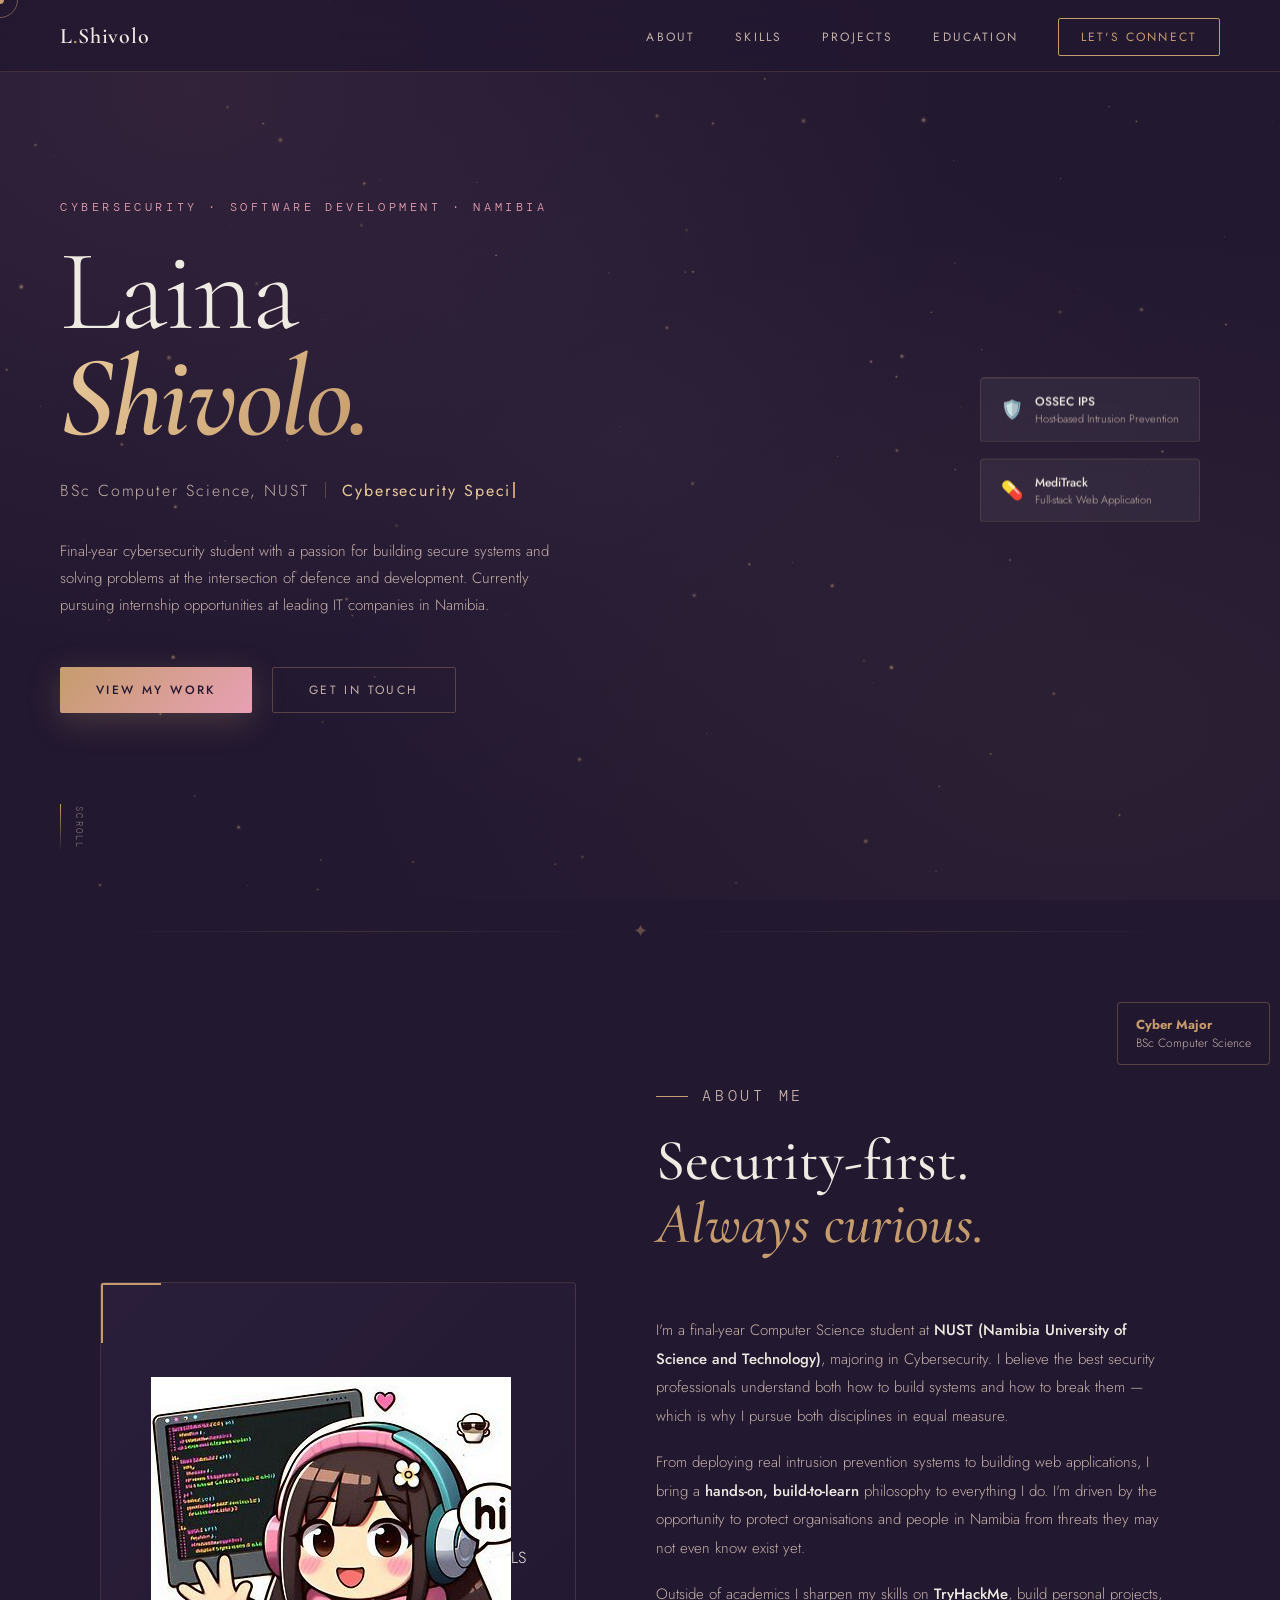
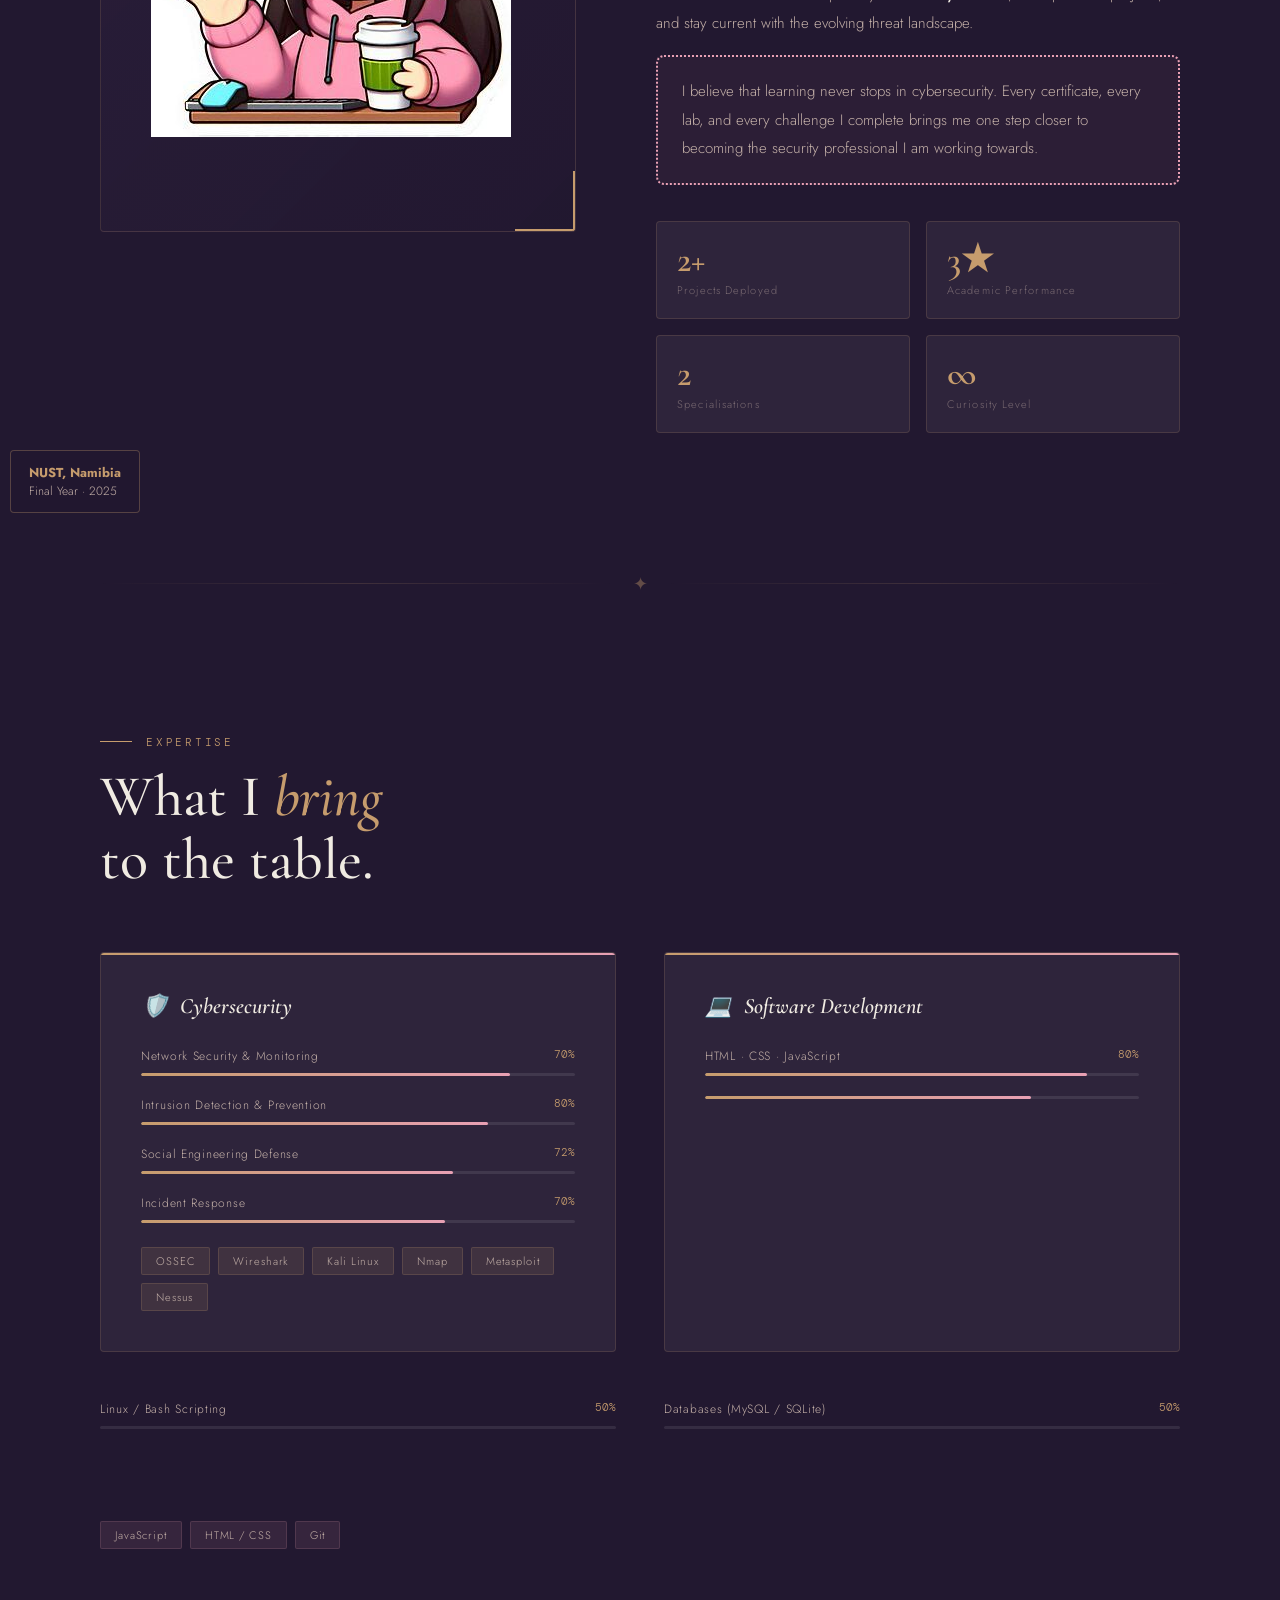
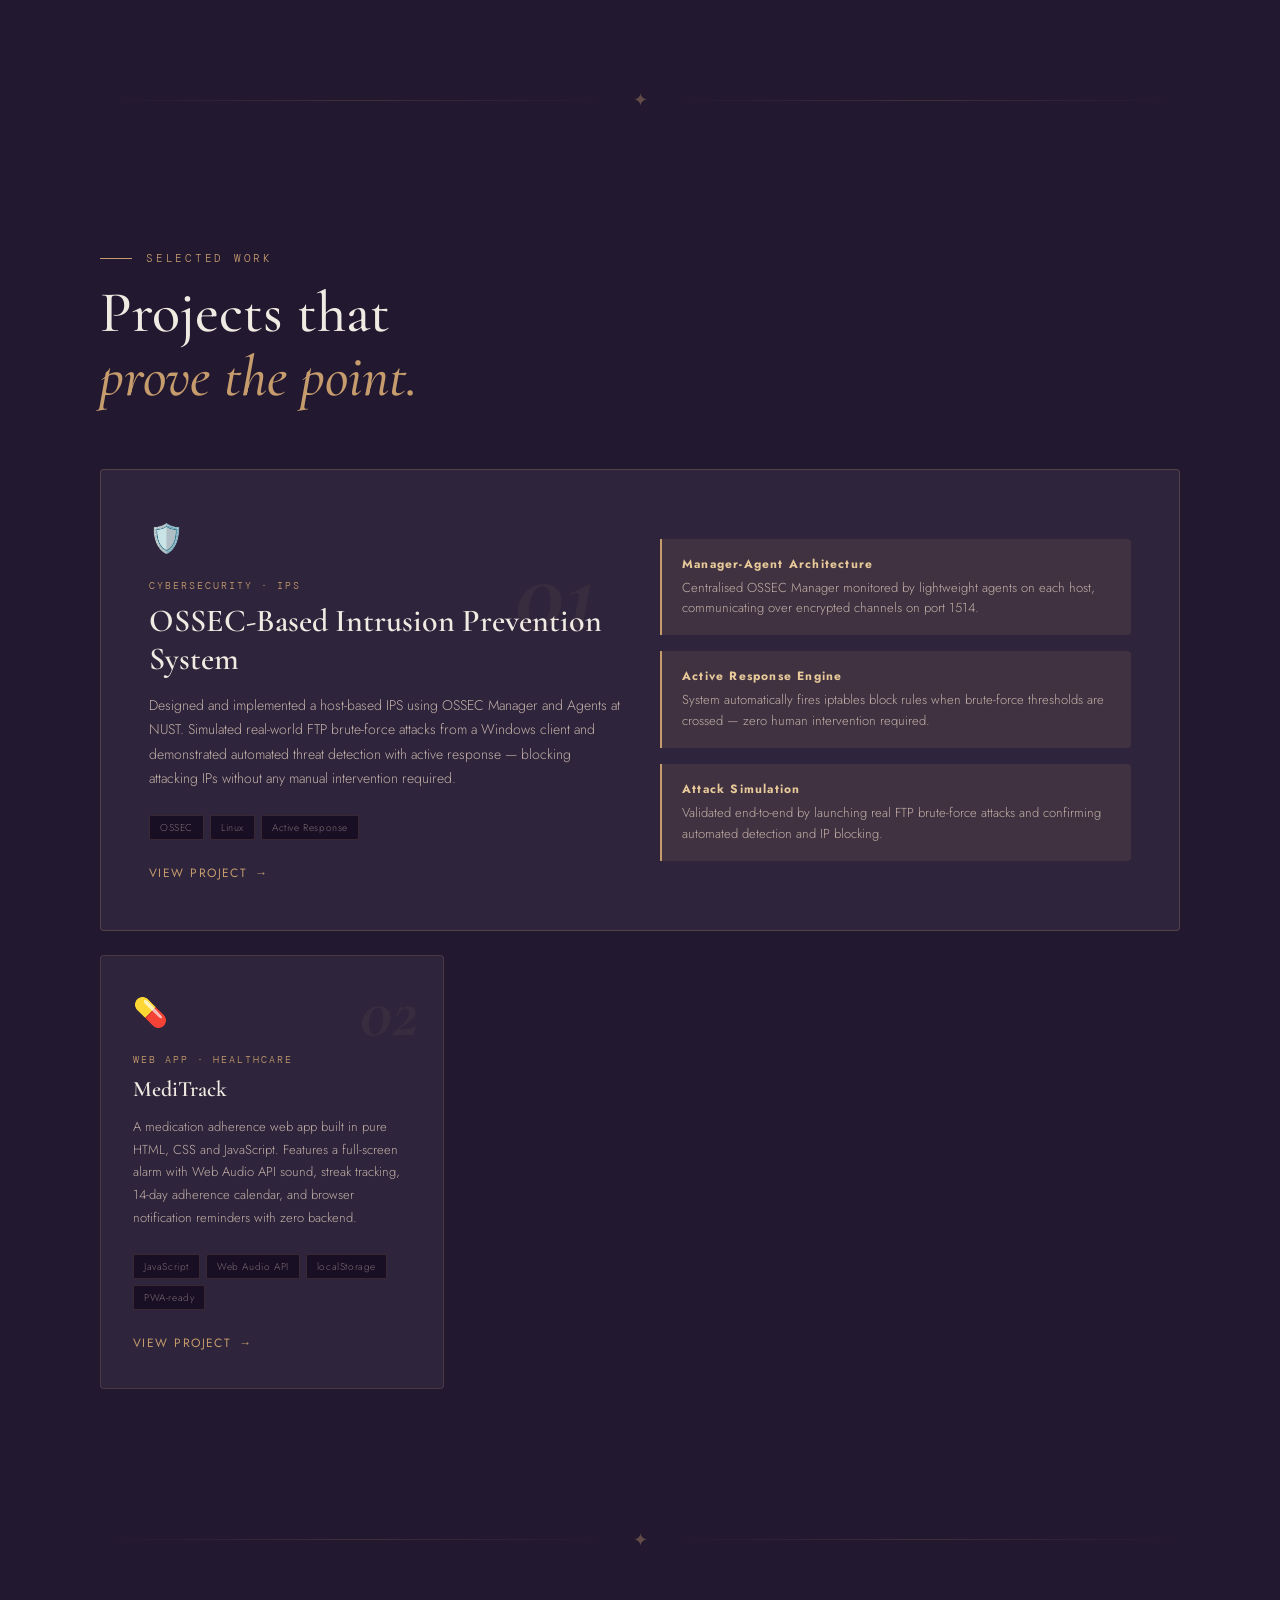
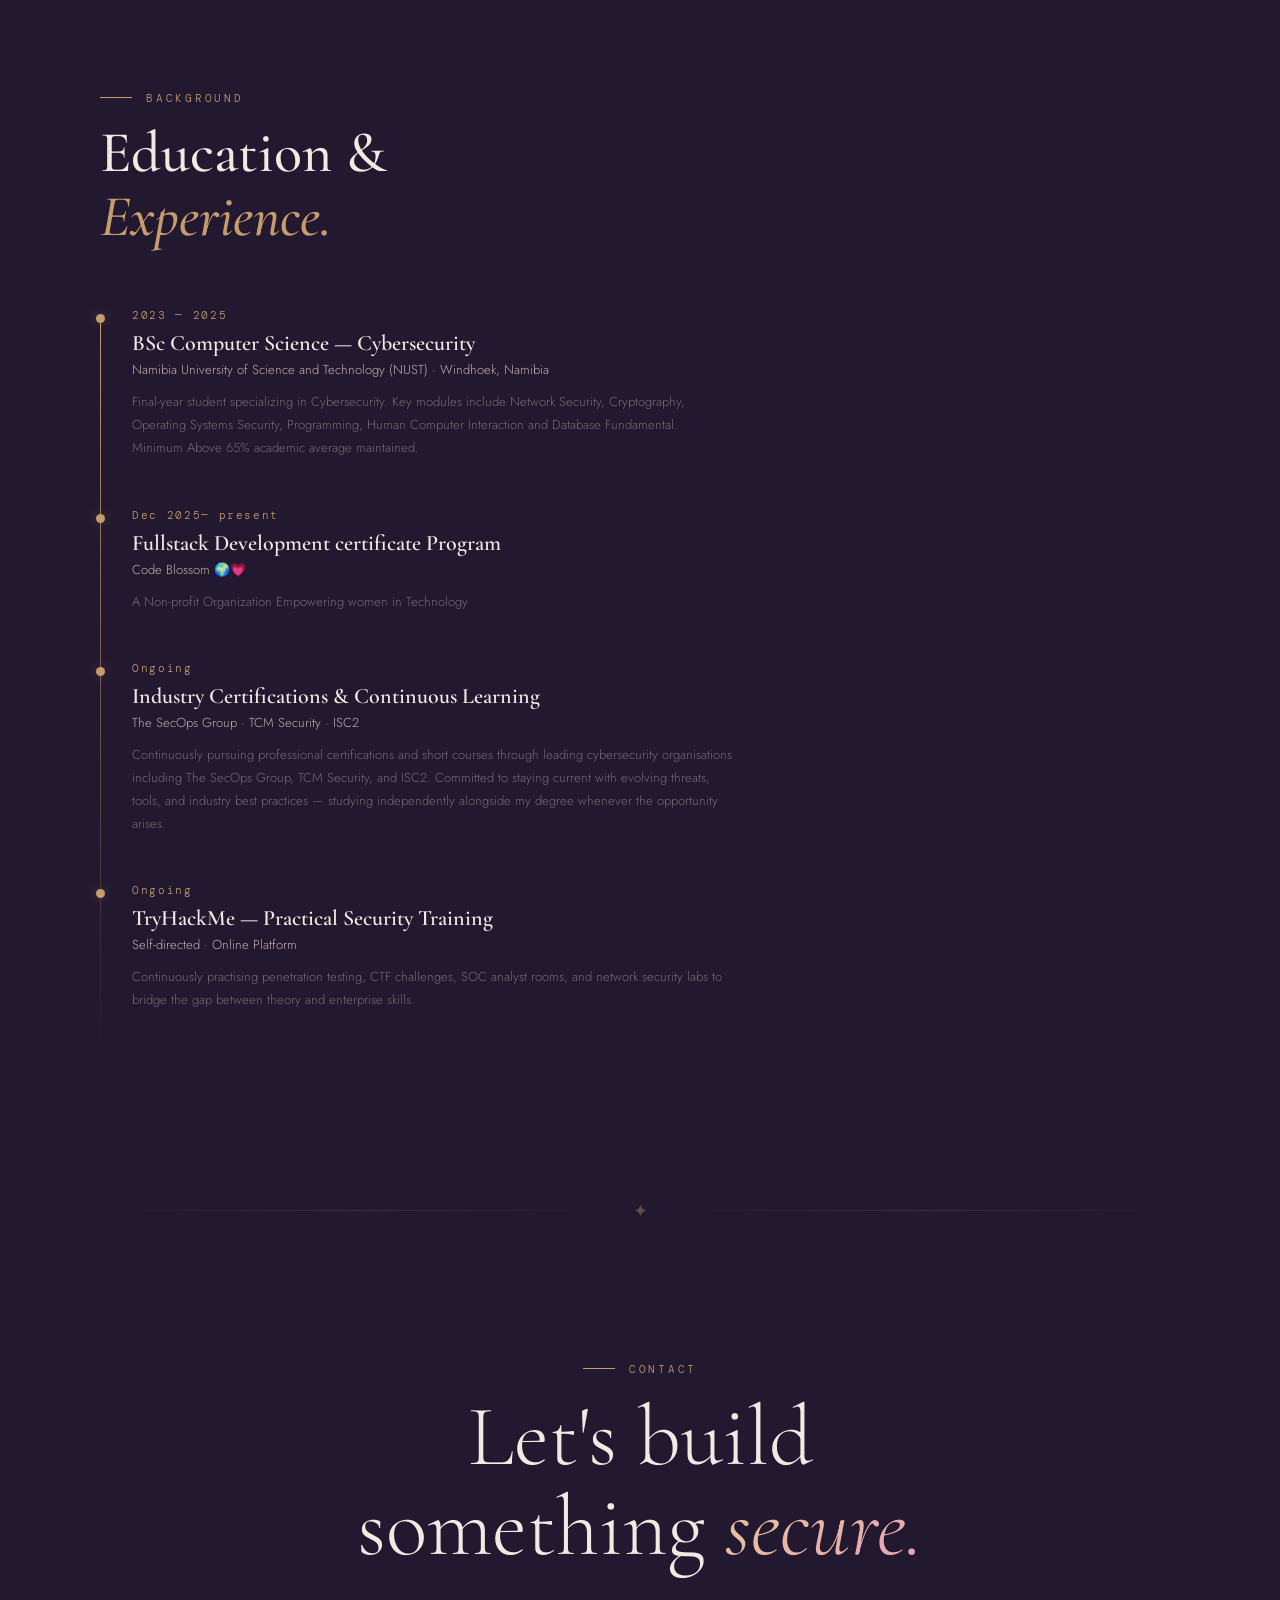
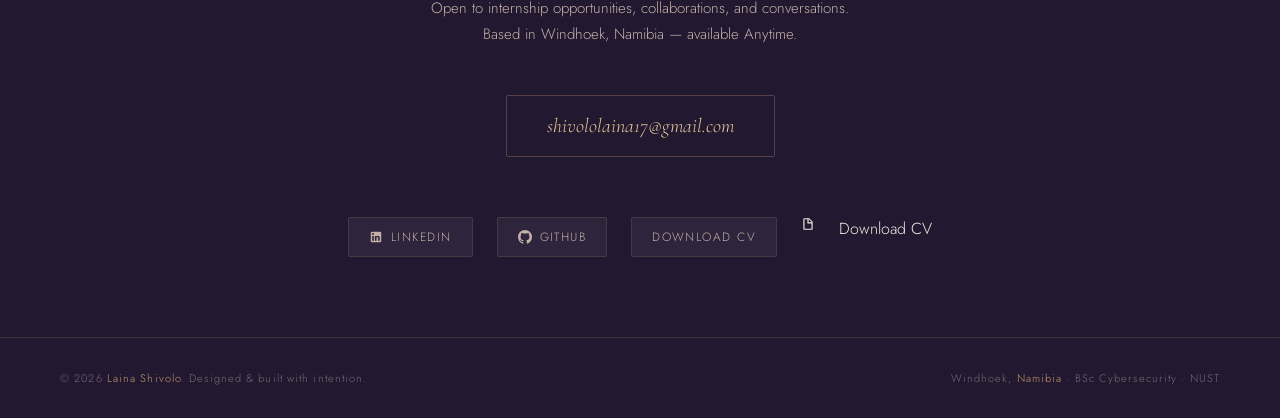
==== CodeBlossom Portfolio/index.html @ 9a54a7b3 "Add files via upload Add portfolio files" ====
<!DOCTYPE html>
<html lang="en">
<head>
  <meta charset="UTF-8" />
  <meta name="viewport" content="width=device-width, initial-scale=1.0" />
  <title>Laina Shivolo — Cybersecurity & Software Development</title>
  <link rel="preconnect" href="https://fonts.googleapis.com" />
  <link rel="preconnect" href="https://fonts.gstatic.com" crossorigin />
  <link href="https://fonts.googleapis.com/css2?family=Cormorant+Garamond:ital,wght@0,300;0,400;0,500;0,600;0,700;1,300;1,400;1,600&family=Jost:wght@200;300;400;500;600&family=DM+Mono:wght@300;400;500&display=swap" rel="stylesheet" />
  <link rel="stylesheet" href="style.css" />
</head>
<body>

  <div class="cursor-dot"  id="cursorDot"></div>
  <div class="cursor-ring" id="cursorRing"></div>
  <canvas id="constellation"></canvas>

  <!-- NAV -->
  <nav id="nav">
    <div class="nav-logo">L<span>.</span>Shivolo</div>
    <ul class="nav-links" id="navLinks">
      <li><a href="#about">About</a></li>
      <li><a href="#skills">Skills</a></li>
      <li><a href="#projects">Projects</a></li>
      <li><a href="#education">Education</a></li>
      <li><a href="#contact" class="nav-cta">Let's Connect</a></li>
    </ul>
    <div class="hamburger" id="hamburger">
      <span></span><span></span><span></span>
    </div>
  </nav>

  <!-- HERO -->
  <section id="hero">
    <p class="hero-eyebrow">Cybersecurity · Software Development · Namibia</p>
    <h1 class="hero-name">
      <span class="first">Laina</span>
      <span class="last">Shivolo.</span>
    </h1>
    <div class="hero-role">
      <span>BSc Computer Science, NUST</span>
      <span class="role-divider"></span>
      <span class="typewriter-wrap">
        <span id="typewriter"></span>
        <span class="blink"></span>
      </span>
    </div>
    <p class="hero-desc">
      Final-year cybersecurity student with a passion for building secure systems
      and solving problems at the intersection of defence and development.
      Currently pursuing internship opportunities at leading IT companies in Namibia.
    </p>
    <div class="hero-actions">
      <a href="#projects" class="btn-primary">View My Work</a>
      <a href="#contact"  class="btn-outline">Get In Touch</a>
    </div>
    <div class="hero-scroll">
      <div class="scroll-line"></div>
      <span class="scroll-text">Scroll</span>
    </div>
    <div class="hero-badge">
      <div class="badge-item">
        <span class="badge-icon">🛡️</span>
        <div class="badge-text">
          <strong>OSSEC IPS</strong>
          Host-based Intrusion Prevention
        </div>
      </div>
      <div class="badge-item">
        <span class="badge-icon">💊</span>
        <div class="badge-text">
          <strong>MediTrack</strong>
          Full-stack Web Application
        </div>
      </div>
    </div>
  </section>

  <div class="ornament-divider"><span>✦</span></div>

  <!-- ABOUT -->
  <section id="about">
    <div class="about-visual">
      <div class="about-frame">
        <div class="about-frame-inner">
          <img src="images/_Coder Girl Kawaii Style Cute_ Sticker for Sale by hchang0803.jfif">LS</div>
        </div>
      </div>
      <div class="about-badge-float float-1">
        <strong>NUST, Namibia</strong>
        Final Year · 2025
      </div>
      <div class="about-badge-float float-2">
        <strong>Cyber Major</strong>
        BSc Computer Science
      </div>
    </div>
    <div class="about-content reveal">
      <p class="section-label">About Me</p>
      <h2 class="section-title">Security-first.<br><em>Always curious.</em></h2>
      <p>
        I'm a final-year Computer Science student at <strong>NUST (Namibia University of
        Science and Technology)</strong>, majoring in Cybersecurity. I believe the best
        security professionals understand both how to build systems and how to break
        them — which is why I pursue both disciplines in equal measure.
      </p>
      <p>
        From deploying real intrusion prevention systems to building web
        applications, I bring a <strong>hands-on, build-to-learn</strong>
        philosophy to everything I do. I'm driven by the opportunity to protect
        organisations and people in Namibia from threats they may not even know exist yet.
      </p>
      <p>
        Outside of academics I sharpen my skills on <strong>TryHackMe</strong>, build
        personal projects, and stay current with the evolving threat landscape.
      </p>
      <div class="dotted-box">
  <p>
    I believe that learning never stops in cybersecurity. Every certificate,
    every lab, and every challenge I complete brings me one step closer to
    becoming the security professional I am working towards.
  </p>
</div>
      <div class="about-stats">
        <div class="stat-box">
          <div class="stat-num">2+</div>
          <div class="stat-label">Projects Deployed</div>
        </div>
        <div class="stat-box">
          <div class="stat-num">3★</div>
          <div class="stat-label">Academic Performance</div>
        </div>
        <div class="stat-box">
          <div class="stat-num">2</div>
          <div class="stat-label">Specialisations</div>
        </div>
        <div class="stat-box">
          <div class="stat-num">∞</div>
          <div class="stat-label">Curiosity Level</div>
        </div>
      </div>
    </div>
  </section>

  <div class="ornament-divider"><span>✦</span></div>

  <!-- SKILLS -->
  <section id="skills">
    <p class="section-label">Expertise</p>
    <h2 class="section-title">What I <em>bring</em><br>to the table.</h2>
    <div class="skills-grid">

      <div class="skill-category reveal">
        <h3 class="skill-cat-title"><span>🛡️</span> Cybersecurity</h3>
        <div class="skill-item">
          <div class="skill-meta">
            <span class="skill-name">Network Security & Monitoring</span>
            <span class="skill-pct">70%</span>
          </div>
          <div class="skill-bar"><div class="skill-fill" data-width="85"></div></div>
        </div>
        <div class="skill-item">
          <div class="skill-meta">
            <span class="skill-name">Intrusion Detection & Prevention</span>
            <span class="skill-pct">80%</span>
          </div>
          <div class="skill-bar"><div class="skill-fill" data-width="80"></div></div>
        </div>
        <div class="skill-item">
          <div class="skill-meta">
            <span class="skill-name">Social Engineering Defense </span>
            <span class="skill-pct">72%</span>
          </div>
          <div class="skill-bar"><div class="skill-fill" data-width="72"></div></div>
        </div>
        <div class="skill-item">
          <div class="skill-meta">
            <span class="skill-name">Incident Response</span>
            <span class="skill-pct">70%</span>
          </div>
          <div class="skill-bar"><div class="skill-fill" data-width="70"></div></div>
        </div>
        <div class="skills-tags">
          <span class="tag">OSSEC</span>
          <span class="tag">Wireshark</span>
          <span class="tag">Kali Linux</span>
          <span class="tag">Nmap</span>
          <span class="tag">Metasploit</span>
          <span class="tag">Nessus</span>
        </div>
      </div>

      <div class="skill-category reveal delay-1">
        <h3 class="skill-cat-title"><span>💻</span> Software Development</h3>
        <div class="skill-item">
          <div class="skill-meta">
            <span class="skill-name">HTML · CSS · JavaScript</span>
            <span class="skill-pct">80%</span>
          </div>
          <div class="skill-bar"><div class="skill-fill" data-width="88"></div></div>
        </div>
    
          <div class="skill-bar"><div class="skill-fill" data-width="75"></div></div>
        </div>
        <div class="skill-item">
          <div class="skill-meta">
            <span class="skill-name">Linux / Bash Scripting</span>
            <span class="skill-pct">50%</span>
          </div>
          <div class="skill-bar"><div class="skill-fill" data-width="78"></div></div>
        </div>
        <div class="skill-item">
          <div class="skill-meta">
            <span class="skill-name">Databases (MySQL / SQLite)</span>
            <span class="skill-pct">50%</span>
          </div>
          <div class="skill-bar"><div class="skill-fill" data-width="65"></div></div>
        </div>
        <div class="skills-tags">
          <span class="tag rose">JavaScript</span>
          <span class="tag rose">HTML / CSS</span>
          <span class="tag rose">Git</span>
        </div>
      </div>

    </div>
  </section>

  <div class="ornament-divider"><span>✦</span></div>

  <!-- PROJECTS -->
  <section id="projects">
    <p class="section-label">Selected Work</p>
    <h2 class="section-title">Projects that<br><em>prove the point.</em></h2>
    <div class="projects-grid">

      <!-- Featured -->
      <div class="project-card featured reveal">
        <div class="featured-left">
          <div class="project-num">01</div>
          <div class="project-icon">🛡️</div>
          <div class="project-type">Cybersecurity · IPS</div>
          <h3 class="project-title">OSSEC-Based Intrusion Prevention System</h3>
          <p class="project-desc">
            Designed and implemented a host-based IPS using OSSEC Manager and Agents at NUST.
            Simulated real-world FTP brute-force attacks from a Windows client and demonstrated
            automated threat detection with active response — blocking attacking IPs without
            any manual intervention required.
          </p>
          <div class="project-tags">
            <span class="project-tag">OSSEC</span>
            <span class="project-tag">Linux</span>
            <span class="project-tag">Active Response</span>
          </div>
          <a href="#" class="project-link">View Project</a>
        </div>
        <div class="featured-right">
          <div class="featured-highlight">
            <strong>Manager-Agent Architecture</strong>
            Centralised OSSEC Manager monitored by lightweight agents on each host,
            communicating over encrypted channels on port 1514.
          </div>
          <div class="featured-highlight">
            <strong>Active Response Engine</strong>
            System automatically fires iptables block rules when brute-force thresholds
            are crossed — zero human intervention required.
          </div>
          <div class="featured-highlight">
            <strong>Attack Simulation</strong>
            Validated end-to-end by launching real FTP brute-force attacks and
            confirming automated detection and IP blocking.
          </div>
        </div>
      </div>

      <!-- Card 02 -->
      <div class="project-card reveal delay-1">
        <div class="project-num">02</div>
        <div class="project-icon">💊</div>
        <div class="project-type">Web App · Healthcare</div>
        <h3 class="project-title">MediTrack</h3>
        <p class="project-desc">
          A medication adherence web app built in pure HTML, CSS and JavaScript.
          Features a full-screen alarm with Web Audio API sound, streak tracking,
          14-day adherence calendar, and browser notification reminders with zero backend.
        </p>
        <div class="project-tags">
          <span class="project-tag">JavaScript</span>
          <span class="project-tag">Web Audio API</span>
          <span class="project-tag">localStorage</span>
          <span class="project-tag">PWA-ready</span>
        </div>
        <a href="#" class="project-link">View Project</a>
      </div>


    </div>
  </section>

  <div class="ornament-divider"><span>✦</span></div>

  <!-- EDUCATION -->
  <section id="education">
    <p class="section-label">Background</p>
    <h2 class="section-title">Education &<br><em>Experience.</em></h2>
    <div class="timeline">

      <div class="timeline-item">
        <div class="timeline-date">2023 — 2025</div>
        <div class="timeline-title">BSc Computer Science — Cybersecurity</div>
        <div class="timeline-sub">Namibia University of Science and Technology (NUST) · Windhoek, Namibia</div>
        <div class="timeline-desc">
          Final-year student specializing in Cybersecurity. Key modules include Network Security,
          Cryptography, Operating Systems Security, Programming, Human Computer Interaction
          and Database Fundamental. Minimum  Above 65% academic average maintained.
        </div>
      </div>

      <div class="timeline-item">
        <div class="timeline-date">Dec 2025— present</div>
        <div class="timeline-title">Fullstack Development certificate Program</div>
        <div class="timeline-sub">Code Blossom 🌍💗</div>
        <div class="timeline-desc">
          A Non-profit Organization Empowering women in Technology
        </div>
      </div>

      <div class="timeline-item">
  <div class="timeline-date">Ongoing</div>
  <div class="timeline-title">Industry Certifications & Continuous Learning</div>
  <div class="timeline-sub">The SecOps Group · TCM Security · ISC2</div>
  <div class="timeline-desc">
    Continuously pursuing professional certifications and short courses through
    leading cybersecurity organisations including The SecOps Group, TCM Security,
    and ISC2. Committed to staying current with evolving threats, tools, and
    industry best practices — studying independently alongside my degree whenever
    the opportunity arises.
  </div>
</div>

      <div class="timeline-item">
        <div class="timeline-date">Ongoing</div>
        <div class="timeline-title">TryHackMe — Practical Security Training</div>
        <div class="timeline-sub">Self-directed · Online Platform</div>
        <div class="timeline-desc">
          Continuously practising penetration testing, CTF challenges, SOC analyst rooms,
          and network security labs to bridge the gap between theory and enterprise skills.
        </div>
      </div>

    </div>
  </section>

  <div class="ornament-divider"><span>✦</span></div>

  <!-- CONTACT -->
  <section id="contact">
    <p class="section-label" style="justify-content:center">Contact</p>
    <h2 class="contact-headline">Let's build<br>something <em>secure.</em></h2>
    <p class="contact-sub">
      Open to internship opportunities, collaborations, and conversations.<br>
      Based in Windhoek, Namibia — available Anytime.
    </p>
    <a href="mailto:shivololaina17@gmail.com" class="contact-email">
      shivololaina17@gmail.com
    </a>
    <div class="social-links">
      <a href="https://www.linkedin.com/in/laina-shivolo-52664b355" class="social-link">
        <svg width="14" height="14" viewBox="0 0 24 24" fill="currentColor">
          <path d="M19 3a2 2 0 012 2v14a2 2 0 01-2 2H5a2 2 0 01-2-2V5a2 2 0 012-2h14m-.5 15.5v-5.3a3.26 3.26 0 00-3.26-3.26c-.85 0-1.84.52-2.32 1.3v-1.11h-2.79v8.37h2.79v-4.93c0-.77.62-1.4 1.39-1.4a1.4 1.4 0 011.4 1.4v4.93h2.79M6.88 8.56a1.68 1.68 0 001.68-1.68c0-.93-.75-1.69-1.68-1.69a1.69 1.69 0 00-1.69 1.69c0 .93.76 1.68 1.69 1.68m1.39 9.94v-8.37H5.5v8.37h2.77z"/>
        </svg>
        LinkedIn
      </a>
      <a href="https://github.com/HuntressShivolo/Hackthon2.git" class="social-link">
        <svg width="14" height="14" viewBox="0 0 24 24" fill="currentColor">
          <path d="M12 0c-6.626 0-12 5.373-12 12 0 5.302 3.438 9.8 8.207 11.387.599.111.793-.261.793-.577v-2.234c-3.338.726-4.033-1.416-4.033-1.416-.546-1.387-1.333-1.756-1.333-1.756-1.089-.745.083-.729.083-.729 1.205.084 1.839 1.237 1.839 1.237 1.07 1.834 2.807 1.304 3.492.997.107-.775.418-1.305.762-1.604-2.665-.305-5.467-1.334-5.467-5.931 0-1.311.469-2.381 1.236-3.221-.124-.303-.535-1.524.117-3.176 0 0 1.008-.322 3.301 1.23.957-.266 1.983-.399 3.003-.404 1.02.005 2.047.138 3.006.404 2.291-1.552 3.297-1.23 3.297-1.23.653 1.653.242 2.874.118 3.176.77.84 1.235 1.911 1.235 3.221 0 4.609-2.807 5.624-5.479 5.921.43.372.823 1.102.823 2.222v3.293c0 .319.192.694.801.576 4.765-1.589 8.199-6.086 8.199-11.386 0-6.627-5.373-12-12-12z"/>
        </svg>
        GitHub
      </a>
      <a href="files/Laina CV 2.pdf" class="social-link">Download CV</a>
        <svg width="14" height="14" viewBox="0 0 24 24" fill="currentColor">
          <path d="M14 2H6a2 2 0 00-2 2v16a2 2 0 002 2h12a2 2 0 002-2V8l-6-6zm-1 1.5L18.5 9H13V3.5zM6 20V4h5v7h7v9H6z"/>
        </svg>
        Download CV
      </a>
    </div>
  </section>

  <footer>
    <p>© 2026 <span>Laina Shivolo</span>. Designed & built with intention.</p>
    <p>Windhoek, <span>Namibia</span> · BSc Cybersecurity · NUST</p>
  </footer>

  <script src="app.js"></script>
</body>
</html>
---- CodeBlossom Portfolio/style.css ----
@import url('https://fonts.googleapis.com/css2?family=Cormorant+Garamond:ital,wght@0,300;0,400;0,500;0,600;0,700;1,300;1,400;1,600&family=Jost:wght@200;300;400;500;600&family=DM+Mono:wght@300;400;500&display=swap');

/* ── TOKENS ── */
:root {
  --bg:          #221830;
  --bg2:         #1d1429;
  --bg3:         #190f24;
  --surface:     rgba(255,255,255,0.055);
  --surface2:    rgba(255,255,255,0.09);
  --border:      rgba(198,156,109,0.18);
  --border2:     rgba(198,156,109,0.32);
  --gold:        #c69c6d;
  --gold-light:  #e8c99a;
  --gold-dim:    rgba(198,156,109,0.12);
  --gold-glow:   rgba(198,156,109,0.30);
  --rose:        #e8a0b4;
  --rose-dim:    rgba(232,160,180,0.10);
  --rose-glow:   rgba(232,160,180,0.25);
  --cream:       #f0ebe2;
  --text:        #f0ebe2;
  --text-mid:    #c4b0a8;
  --text-faint:  #7a6a72;
  --nav-h:       72px;
}

/* ── RESET ── */
*, *::before, *::after { box-sizing: border-box; margin: 0; padding: 0; }
html { scroll-behavior: smooth; }
body {
  background-color: var(--bg);
  background-image:
    radial-gradient(ellipse at 15% 10%,  rgba(232,160,180,0.08) 0%, transparent 50%),
    radial-gradient(ellipse at 85% 80%,  rgba(198,156,109,0.06) 0%, transparent 50%),
    radial-gradient(ellipse at 50% 50%,  rgba(168,120,180,0.05) 0%, transparent 60%);
  background-attachment: fixed;
  color: var(--text);
  font-family: 'Jost', sans-serif;
  font-weight: 300;
  overflow-x: hidden;
  cursor: none;
}
a    { text-decoration: none; color: inherit; }
ul   { list-style: none; }

/* ── CURSOR ── */
.cursor-dot {
  position: fixed; z-index: 9999;
  width: 8px; height: 8px; border-radius: 50%;
  background: var(--gold); pointer-events: none;
  transform: translate(-50%,-50%);
  transition: width 0.2s, height 0.2s, background 0.2s;
}
.cursor-ring {
  position: fixed; z-index: 9998;
  width: 36px; height: 36px; border-radius: 50%;
  border: 1px solid var(--gold); pointer-events: none;
  transform: translate(-50%,-50%); opacity: 0.5;
  transition: width 0.25s, height 0.25s, opacity 0.25s, border-color 0.25s;
}
.cursor-dot.hovered  { width: 14px; height: 14px; background: var(--rose); }
.cursor-ring.hovered { width: 52px; height: 52px; opacity: 0.22; border-color: var(--rose); }

/* ── CANVAS ── */
#constellation {
  position: fixed; inset: 0; z-index: 0;
  pointer-events: none; opacity: 0.45;
}

/* ── NAV ── */
nav {
  position: fixed; top: 0; left: 0; right: 0;
  height: var(--nav-h); z-index: 100;
  display: flex; align-items: center; justify-content: space-between;
  padding: 0 60px;
  background: rgba(34,24,48,0.78);
  backdrop-filter: blur(24px);
  -webkit-backdrop-filter: blur(24px);
  border-bottom: 1px solid var(--border);
  transition: background 0.3s;
}
.nav-logo {
  font-family: 'Cormorant Garamond', serif;
  font-size: 22px; font-weight: 600; letter-spacing: 0.04em;
  color: var(--cream); position: relative; z-index: 2;
}
.nav-logo span { color: var(--gold); }
.nav-links { display: flex; gap: 40px; align-items: center; position: relative; z-index: 2; }
.nav-links a {
  font-family: 'Jost', sans-serif; font-size: 12px; font-weight: 400;
  letter-spacing: 0.18em; text-transform: uppercase;
  color: var(--text-mid); transition: color 0.2s; position: relative;
}
.nav-links a::after {
  content: ''; position: absolute; bottom: -4px; left: 0;
  width: 0; height: 1px; background: var(--gold); transition: width 0.3s;
}
.nav-links a:hover        { color: var(--gold); }
.nav-links a:hover::after { width: 100%; }
.nav-cta {
  padding: 9px 22px !important;
  border: 1px solid var(--gold) !important;
  border-radius: 2px; color: var(--gold) !important;
  transition: background 0.2s, color 0.2s !important;
}
.nav-cta:hover         { background: var(--gold) !important; color: var(--bg) !important; }
.nav-cta::after        { display: none !important; }
.hamburger             { display: none; flex-direction: column; gap: 5px; cursor: pointer; padding: 4px; position: relative; z-index: 2; }
.hamburger span        { width: 24px; height: 1px; background: var(--text-mid); display: block; }

/* ── SECTIONS ── */
section {
  position: relative; z-index: 2;
  padding: 120px 60px; max-width: 1200px; margin: 0 auto;
}
.section-label {
  font-family: 'DM Mono', monospace; font-size: 11px;
  letter-spacing: 0.25em; text-transform: uppercase;
  color: var(--gold); margin-bottom: 16px;
  display: flex; align-items: center; gap: 14px;
}
.section-label::before {
  content: ''; display: inline-block;
  width: 32px; height: 1px; background: var(--gold);
}
h2.section-title {
  font-family: 'Cormorant Garamond', serif;
  font-size: clamp(38px, 5vw, 58px); font-weight: 500;
  line-height: 1.1; color: var(--cream); margin-bottom: 60px;
}
h2.section-title em { font-style: italic; color: var(--gold); }

/* ── HERO ── */
#hero {
  min-height: 100vh; display: flex; flex-direction: column;
  justify-content: center; padding-top: calc(var(--nav-h) + 60px);
  max-width: 100%; padding-left: 60px; padding-right: 60px;
  position: relative;
}
.hero-eyebrow {
  font-family: 'DM Mono', monospace; font-size: 12px;
  letter-spacing: 0.3em; text-transform: uppercase; color: var(--rose);
  margin-bottom: 24px; opacity: 0; animation: fadeUp 0.8s 0.3s ease forwards;
}
.hero-name {
  font-family: 'Cormorant Garamond', serif;
  font-size: clamp(62px, 9vw, 130px); font-weight: 300;
  line-height: 0.92; letter-spacing: -0.02em; color: var(--cream);
  opacity: 0; animation: fadeUp 0.9s 0.5s ease forwards; max-width: 900px;
}
.hero-name .first { display: block; }
.hero-name .last  {
  display: block; font-weight: 600; font-style: italic;
  background: linear-gradient(135deg, var(--gold-light) 0%, var(--gold) 40%, var(--rose) 100%);
  -webkit-background-clip: text; -webkit-text-fill-color: transparent; background-clip: text;
}
.hero-role {
  margin-top: 28px; font-size: 16px; font-weight: 300;
  letter-spacing: 0.12em; color: var(--text-mid);
  opacity: 0; animation: fadeUp 0.8s 0.7s ease forwards;
  display: flex; align-items: center; gap: 16px; flex-wrap: wrap;
}
.role-divider  { width: 1px; height: 16px; background: var(--border2); flex-shrink: 0; }
.typewriter-wrap { display: inline-flex; align-items: center; }
#typewriter    { color: var(--gold-light); font-weight: 400; min-width: 4px; }
.blink         {
  display: inline-block; width: 2px; height: 16px;
  background: var(--gold); margin-left: 2px;
  animation: blink 1s step-end infinite; vertical-align: middle;
}
@keyframes blink { 0%,100%{opacity:1;} 50%{opacity:0;} }
.hero-desc {
  margin-top: 36px; max-width: 520px; font-size: 15px; font-weight: 300;
  line-height: 1.8; color: var(--text-mid);
  opacity: 0; animation: fadeUp 0.8s 0.9s ease forwards;
}
.hero-actions {
  margin-top: 48px; display: flex; gap: 20px; align-items: center;
  flex-wrap: wrap; opacity: 0; animation: fadeUp 0.8s 1.1s ease forwards;
}
.btn-primary {
  padding: 14px 36px;
  background: linear-gradient(135deg, var(--gold), var(--rose));
  color: var(--bg); font-family: 'Jost', sans-serif; font-size: 12px;
  font-weight: 500; letter-spacing: 0.2em; text-transform: uppercase;
  border: none; border-radius: 2px; cursor: none; display: inline-block;
  transition: opacity 0.2s, transform 0.2s, box-shadow 0.2s;
  box-shadow: 0 8px 32px rgba(198,156,109,0.25);
}
.btn-primary:hover { opacity: 0.9; transform: translateY(-2px); box-shadow: 0 14px 40px rgba(198,156,109,0.35); }
.btn-outline {
  padding: 13px 36px; border: 1px solid var(--border2);
  color: var(--text-mid); font-family: 'Jost', sans-serif; font-size: 12px;
  font-weight: 400; letter-spacing: 0.2em; text-transform: uppercase;
  border-radius: 2px; cursor: none; display: inline-block;
  transition: border-color 0.2s, color 0.2s;
}
.btn-outline:hover { border-color: var(--gold); color: var(--gold); }
.hero-scroll {
  position: absolute; bottom: 48px; left: 60px;
  display: flex; align-items: center; gap: 12px;
  opacity: 0; animation: fadeIn 1s 1.5s ease forwards;
}
.scroll-line {
  width: 1px; height: 48px;
  background: linear-gradient(to bottom, var(--gold), transparent);
  animation: scrollPulse 2s ease-in-out infinite;
}
@keyframes scrollPulse { 0%,100%{opacity:0.4;} 50%{opacity:1;} }
.scroll-text {
  font-family: 'DM Mono', monospace; font-size: 9px; letter-spacing: 0.25em;
  color: var(--text-faint); writing-mode: vertical-rl; text-transform: uppercase;
}
.hero-badge {
  position: absolute; right: 80px; top: 50%; transform: translateY(-50%);
  display: flex; flex-direction: column; gap: 16px;
  opacity: 0; animation: fadeIn 1s 1.3s ease forwards;
}
.badge-item {
  display: flex; align-items: center; gap: 12px; padding: 14px 20px;
  background: rgba(255,255,255,0.055); border: 1px solid var(--border);
  border-radius: 4px; backdrop-filter: blur(12px);
  transition: border-color 0.2s, transform 0.2s;
}
.badge-item:hover { border-color: var(--gold); transform: translateX(-4px); }
.badge-icon  { font-size: 18px; }
.badge-text  { font-size: 11px; color: var(--text-mid); line-height: 1.5; }
.badge-text strong { display: block; color: var(--cream); font-size: 12px; font-weight: 500; }

/* ── ABOUT ── */
#about {
  display: grid; grid-template-columns: 1fr 1.1fr;
  gap: 80px; align-items: center;
}
.about-visual { position: relative; }
.about-frame  {
  position: relative; width: 100%; padding-bottom: 115%;
  border-radius: 4px; overflow: hidden;
  background: linear-gradient(135deg, rgba(44,32,60,0.85) 0%, rgba(34,24,48,0.95) 100%);
  border: 1px solid var(--border);
}
.about-frame::before, .about-frame::after {
  content: ''; position: absolute; width: 60px; height: 60px;
}
.about-frame::before { top:0; left:0; border-top: 2px solid var(--gold); border-left: 2px solid var(--gold); }
.about-frame::after  { bottom:0; right:0; border-bottom: 2px solid var(--gold); border-right: 2px solid var(--gold); }
.about-frame-inner {
  position: absolute; inset: 0;
  display: flex; align-items: center; justify-content: center;
}
.about-monogram {
  font-family: 'Cormorant Garamond', serif; font-size: 120px;
  font-weight: 600; font-style: italic;
  background: linear-gradient(160deg, var(--gold-light), var(--gold), var(--rose));
  -webkit-background-clip: text; -webkit-text-fill-color: transparent; background-clip: text;
  line-height: 1; opacity: 0.3; user-select: none;
}
.about-badge-float {
  position: absolute; padding: 12px 18px;
  background: rgba(34,24,48,0.92); border: 1px solid var(--border2);
  border-radius: 4px; backdrop-filter: blur(12px);
  font-size: 12px; color: var(--text-mid);
}
.about-badge-float strong { color: var(--gold); display: block; font-size: 13px; }
.float-1 { bottom: 40px; left: -30px; }
.float-2 { top: 40px; right: -30px; }
.about-content p { font-size: 15px; line-height: 1.9; color: var(--text-mid); margin-bottom: 18px; }
.about-content p strong { color: var(--cream); font-weight: 500; }
.about-stats { display: grid; grid-template-columns: 1fr 1fr; gap: 16px; margin-top: 36px; }
.stat-box    { padding: 20px; background: var(--surface); border: 1px solid var(--border); border-radius: 4px; transition: border-color 0.2s; }
.stat-box:hover { border-color: var(--gold); }
.stat-num    { font-family: 'Cormorant Garamond', serif; font-size: 36px; font-weight: 600; color: var(--gold); line-height: 1; }
.stat-label  { font-size: 11px; color: var(--text-faint); margin-top: 4px; letter-spacing: 0.1em; }

/* ── SKILLS ── */
.skills-grid      { display: grid; grid-template-columns: 1fr 1fr; gap: 48px; }
.skill-category   {
  padding: 40px; background: var(--surface);
  border: 1px solid var(--border); border-radius: 4px;
  position: relative; overflow: hidden; transition: border-color 0.3s;
}
.skill-category:hover { border-color: var(--gold); }
.skill-category::before {
  content: ''; position: absolute; top:0; left:0; right:0; height: 2px;
  background: linear-gradient(90deg, var(--gold), var(--rose));
}
.skill-cat-title {
  font-family: 'Cormorant Garamond', serif; font-size: 22px;
  font-weight: 600; font-style: italic; color: var(--cream);
  margin-bottom: 28px; display: flex; align-items: center; gap: 12px;
}
.skill-item   { margin-bottom: 20px; }
.skill-meta   { display: flex; justify-content: space-between; margin-bottom: 8px; font-size: 12px; }
.skill-name   { color: var(--text-mid); letter-spacing: 0.06em; }
.skill-pct    { color: var(--gold); font-family: 'DM Mono', monospace; font-size: 11px; }
.skill-bar    { height: 3px; background: var(--surface2); border-radius: 99px; overflow: hidden; }
.skill-fill   {
  height: 100%; border-radius: 99px;
  background: linear-gradient(90deg, var(--gold), var(--rose));
  width: 0%; transition: width 1.2s cubic-bezier(0.4,0,0.2,1);
}
.skills-tags  { display: flex; flex-wrap: wrap; gap: 8px; margin-top: 24px; }
.tag          { padding: 5px 14px; background: var(--gold-dim); border: 1px solid var(--border); border-radius: 2px; font-size: 11px; color: var(--text-mid); letter-spacing: 0.08em; transition: border-color 0.2s, color 0.2s; }
.tag:hover    { border-color: var(--gold); color: var(--gold); }
.tag.rose     { background: var(--rose-dim); border-color: rgba(232,160,180,0.15); }
.tag.rose:hover { border-color: var(--rose); color: var(--rose); }

/* ── PROJECTS ── */
.projects-grid { display: grid; grid-template-columns: repeat(3,1fr); gap: 24px; }
.project-card  {
  background: var(--surface); border: 1px solid var(--border);
  border-radius: 4px; padding: 36px 32px; position: relative; overflow: hidden;
  cursor: none; transition: transform 0.3s, border-color 0.3s, box-shadow 0.3s;
  display: flex; flex-direction: column;
}
.project-card:hover { transform: translateY(-6px); border-color: var(--gold); box-shadow: 0 20px 60px rgba(0,0,0,0.3), 0 0 40px var(--gold-dim); }
.project-card::after {
  content: ''; position: absolute; inset: 0;
  background: linear-gradient(160deg, var(--gold-dim) 0%, transparent 60%);
  opacity: 0; transition: opacity 0.3s; pointer-events: none;
}
.project-card:hover::after { opacity: 1; }
.project-num   { font-family: 'Cormorant Garamond', serif; font-size: 72px; font-weight: 700; font-style: italic; color: rgba(198,156,109,0.07); position: absolute; top:20px; right:24px; line-height:1; user-select:none; transition: color 0.3s; }
.project-card:hover .project-num { color: rgba(198,156,109,0.14); }
.project-icon  { font-size: 28px; margin-bottom: 20px; position: relative; z-index:1; }
.project-type  { font-family: 'DM Mono', monospace; font-size: 10px; letter-spacing: 0.2em; text-transform: uppercase; color: var(--gold); margin-bottom: 10px; position:relative; z-index:1; }
.project-title { font-family: 'Cormorant Garamond', serif; font-size: 22px; font-weight: 600; color: var(--cream); margin-bottom: 14px; position:relative; z-index:1; line-height:1.2; }
.project-desc  { font-size: 13px; line-height: 1.75; color: var(--text-mid); flex:1; position:relative; z-index:1; margin-bottom:24px; }
.project-tags  { display: flex; flex-wrap: wrap; gap: 6px; position:relative; z-index:1; margin-bottom:24px; }
.project-tag   { padding: 4px 10px; background: var(--bg3); border: 1px solid var(--border); border-radius: 2px; font-size: 10px; color: var(--text-faint); letter-spacing:0.06em; }
.project-link  { display: inline-flex; align-items: center; gap: 8px; font-size: 12px; font-weight: 400; letter-spacing: 0.12em; color: var(--gold); text-transform: uppercase; position:relative; z-index:1; transition: gap 0.2s; margin-top: auto; }
.project-link:hover { gap: 14px; }
.project-link::after { content: '→'; }

/* Featured project */
.project-card.featured {
  grid-column: span 3; display: grid;
  grid-template-columns: 1fr 1fr; gap: 40px; padding: 48px;
  border-color: rgba(198,156,109,0.25);
}
.project-card.featured .project-num   { font-size: 110px; }
.project-card.featured .project-title { font-size: 32px; }
.project-card.featured .project-desc  { font-size: 14px; }
.featured-left  { position:relative; z-index:1; display:flex; flex-direction:column; }
.featured-right { display: flex; flex-direction: column; justify-content: center; gap: 16px; position:relative; z-index:1; }
.featured-highlight { padding: 16px 20px; background: var(--gold-dim); border-left: 2px solid var(--gold); border-radius: 0 4px 4px 0; font-size: 13px; color: var(--text-mid); line-height: 1.6; }
.featured-highlight strong { color: var(--gold-light); display: block; margin-bottom: 4px; font-size: 12px; letter-spacing: 0.1em; }

/* ── TIMELINE ── */
.timeline { position: relative; padding-left: 32px; }
.timeline::before { content: ''; position: absolute; left:0; top:8px; bottom:8px; width:1px; background: linear-gradient(to bottom, var(--gold), transparent); }
.timeline-item { position: relative; padding-bottom: 48px; opacity:0; transform: translateX(-20px); transition: opacity 0.6s, transform 0.6s; }
.timeline-item.visible { opacity:1; transform: translateX(0); }
.timeline-item::before { content: ''; position:absolute; left:-36px; top:6px; width:9px; height:9px; border-radius:50%; background: var(--gold); box-shadow: 0 0 12px var(--gold-glow); }
.timeline-date  { font-family: 'DM Mono', monospace; font-size: 11px; letter-spacing:0.15em; color: var(--gold); margin-bottom:8px; }
.timeline-title { font-family: 'Cormorant Garamond', serif; font-size: 22px; font-weight:600; color: var(--cream); margin-bottom:4px; }
.timeline-sub   { font-size: 13px; color: var(--text-mid); margin-bottom:12px; }
.timeline-desc  { font-size: 13px; line-height:1.75; color: var(--text-faint); max-width:600px; }

/* ── CONTACT ── */
#contact { text-align: center; padding-bottom: 80px; }
.contact-headline { font-family: 'Cormorant Garamond', serif; font-size: clamp(48px,7vw,86px); font-weight:300; line-height:1.05; color: var(--cream); margin-bottom:24px; }
.contact-headline em { font-style:italic; background: linear-gradient(135deg, var(--gold-light), var(--rose)); -webkit-background-clip:text; -webkit-text-fill-color:transparent; background-clip:text; }
.contact-sub   { font-size:15px; color: var(--text-mid); margin-bottom:48px; line-height:1.7; }
.contact-email { display:inline-flex; align-items:center; gap:12px; padding:18px 40px; border:1px solid var(--border2); border-radius:2px; font-family:'Cormorant Garamond',serif; font-size:20px; font-style:italic; color: var(--gold-light); transition: border-color 0.2s, background 0.2s; margin-bottom:60px; }
.contact-email:hover { border-color: var(--gold); background: var(--gold-dim); }
.social-links  { display:flex; justify-content:center; gap:24px; flex-wrap:wrap; }
.social-link   { display:flex; align-items:center; gap:8px; padding:10px 20px; background: var(--surface); border:1px solid var(--border); border-radius:2px; font-size:12px; letter-spacing:0.12em; color: var(--text-mid); text-transform:uppercase; transition: border-color 0.2s, color 0.2s; }
.social-link:hover { border-color: var(--gold); color: var(--gold); }

/* ── ORNAMENT DIVIDER ── */
.ornament-divider { position:relative; z-index:2; display:flex; align-items:center; justify-content:center; gap:20px; max-width:1200px; margin:0 auto; padding:20px 60px; }
.ornament-divider::before, .ornament-divider::after { content:''; flex:1; height:1px; background: linear-gradient(to right, transparent, var(--border), transparent); }
.ornament-divider span { font-family:'Cormorant Garamond',serif; font-size:18px; color: var(--gold); opacity:0.4; }

/* ── FOOTER ── */
footer { position:relative; z-index:2; padding:32px 60px; border-top:1px solid var(--border); display:flex; justify-content:space-between; align-items:center; }
footer p    { font-size:11px; color: var(--text-faint); letter-spacing:0.1em; }
footer span { color: var(--gold); }

/* ── REVEAL ANIMATION ── */
.reveal { opacity:0; transform: translateY(32px); transition: opacity 0.7s ease, transform 0.7s ease; }
.reveal.visible { opacity:1; transform: translateY(0); }
.delay-1 { transition-delay: 0.15s; }
.delay-2 { transition-delay: 0.30s; }

/* ── KEYFRAMES ── */
@keyframes fadeUp  { from{opacity:0;transform:translateY(28px);} to{opacity:1;transform:translateY(0);} }
@keyframes fadeIn  { from{opacity:0;} to{opacity:1;} }

/* ── RESPONSIVE ── */
@media (max-width: 1024px) {
  .hero-badge { display: none; }
  .projects-grid { grid-template-columns: 1fr 1fr; }
  .project-card.featured { grid-column: span 2; }
}
@media (max-width: 768px) {
  nav { padding: 0 24px; }
  .nav-links { display: none; }
  .hamburger { display: flex; }
  section { padding: 80px 24px; }
  #hero { padding-left: 24px; padding-right: 24px; }
  #about { grid-template-columns: 1fr; }
  .about-visual { display: none; }
  .skills-grid { grid-template-columns: 1fr; }
  .projects-grid { grid-template-columns: 1fr; }
  .project-card.featured { grid-column: span 1; grid-template-columns: 1fr; }
  .hero-scroll { display: none; }
  footer { flex-direction: column; gap: 12px; text-align: center; padding: 24px; }
  .ornament-divider { padding-left: 24px; padding-right: 24px; }
}

/* ── DOTTED BORDER PARAGRAPH ── */
.dotted-box {
  border: 2px dotted #e8a0b4;
  border-radius: 8px;
  padding: 20px 24px;
  margin-bottom: 24px;
  background: rgba(232,160,180,0.05);
}
.dotted-box p {
  font-size: 15px;
  line-height: 1.9;
  color: var(--text-mid);
  margin-bottom: 0;
}
.dotted-box p + p {
  margin-top: 12px;
}
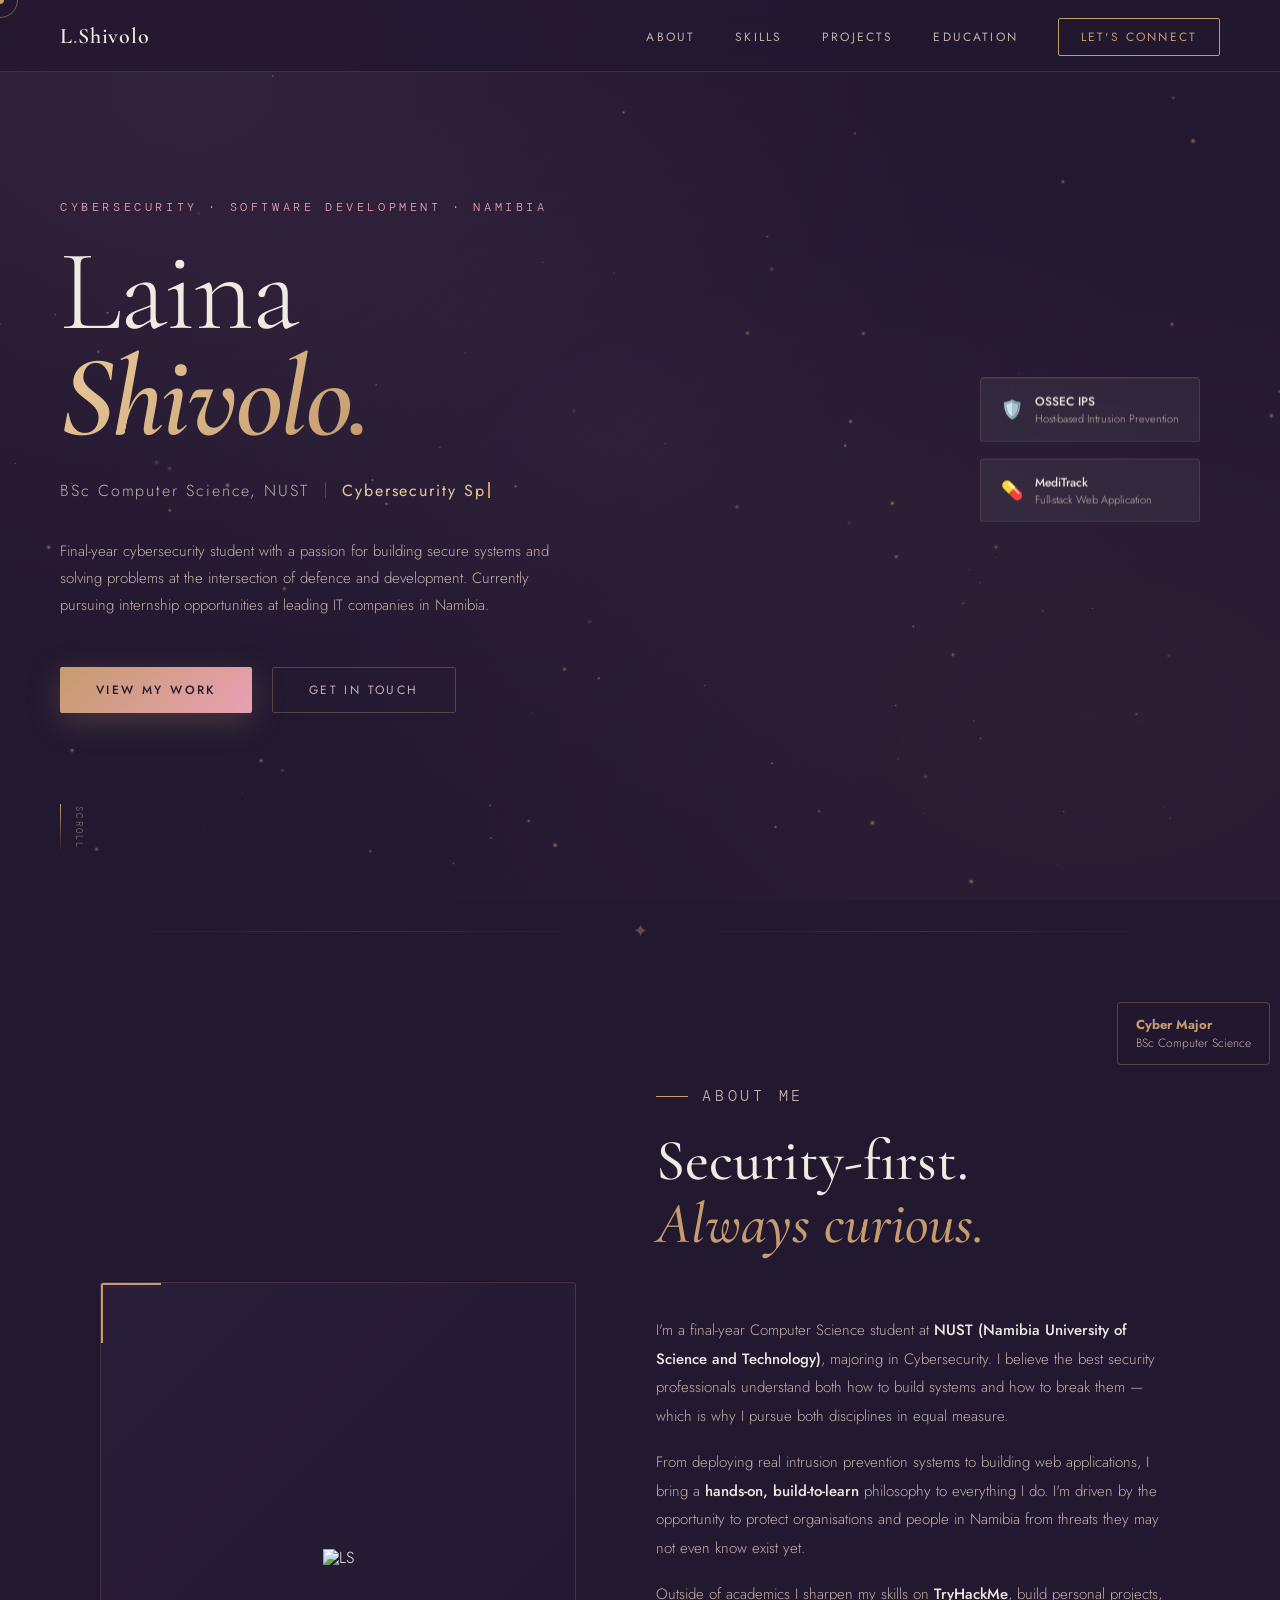
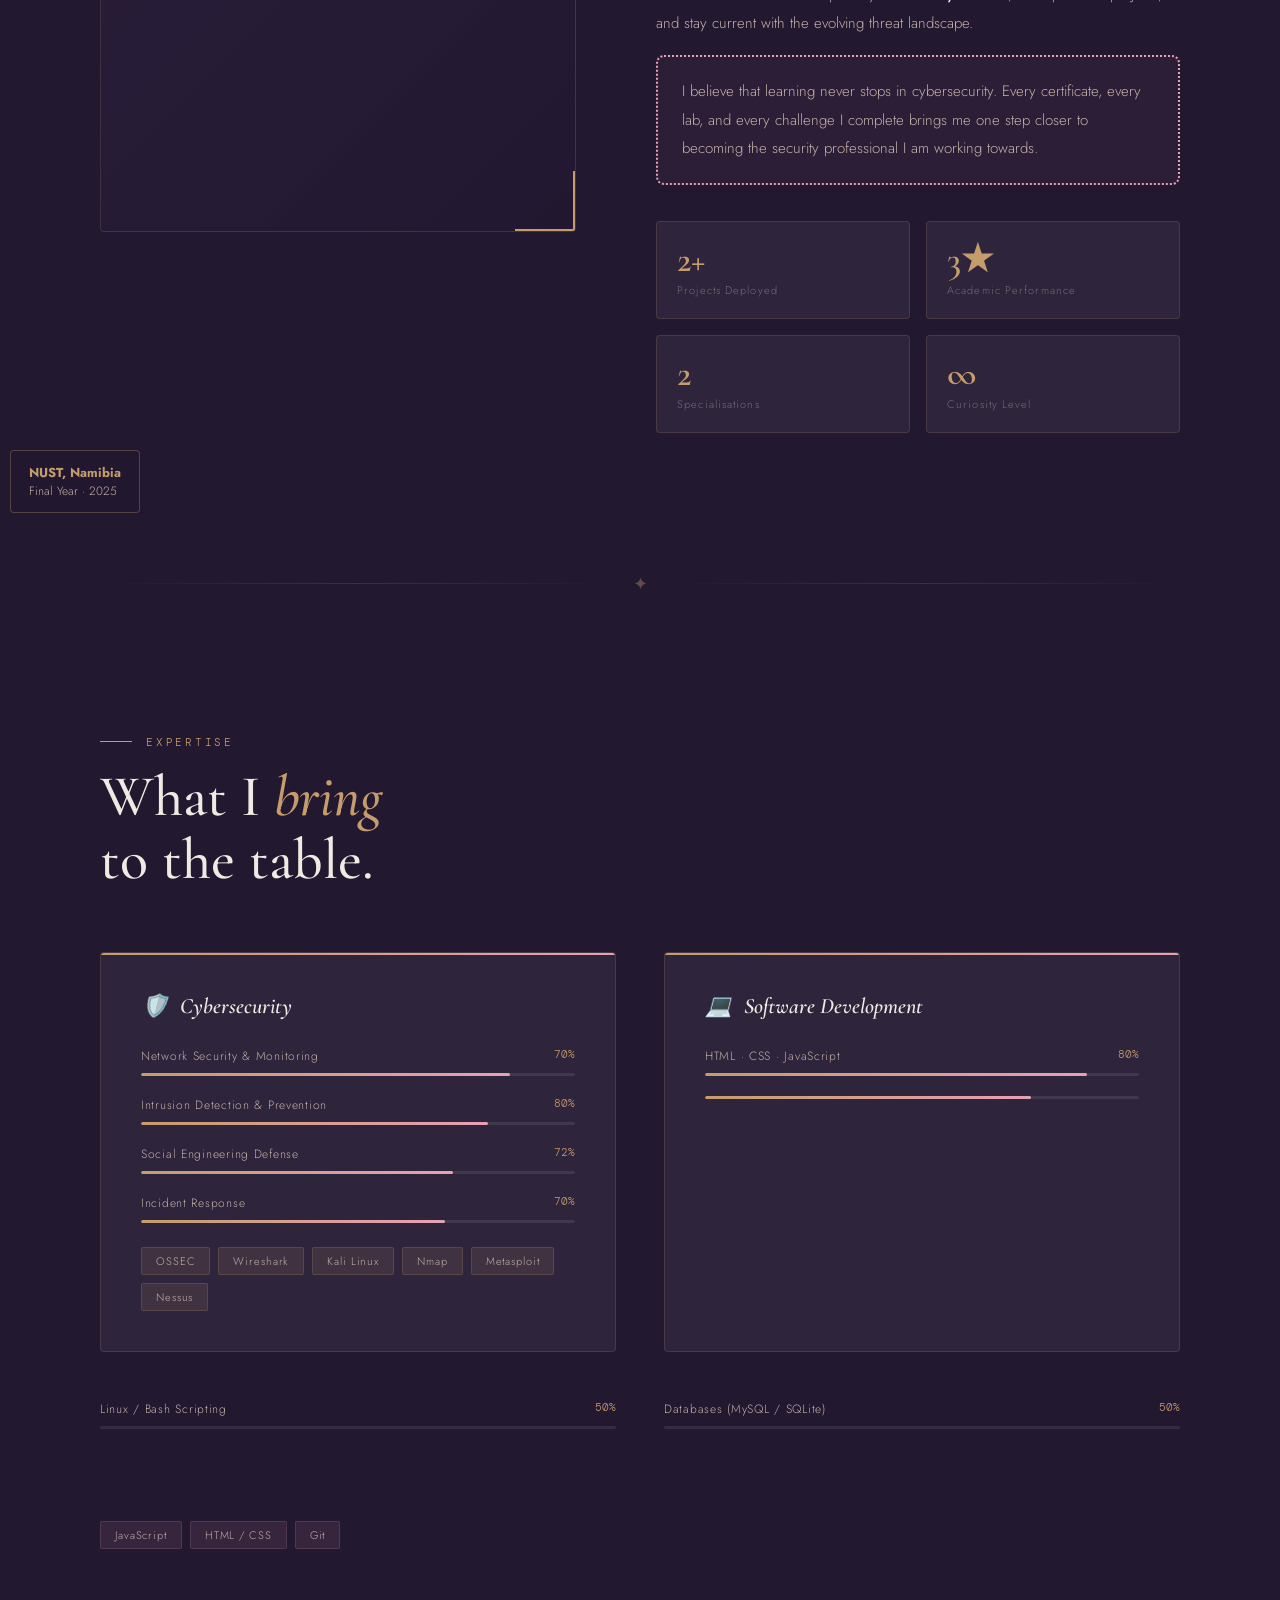
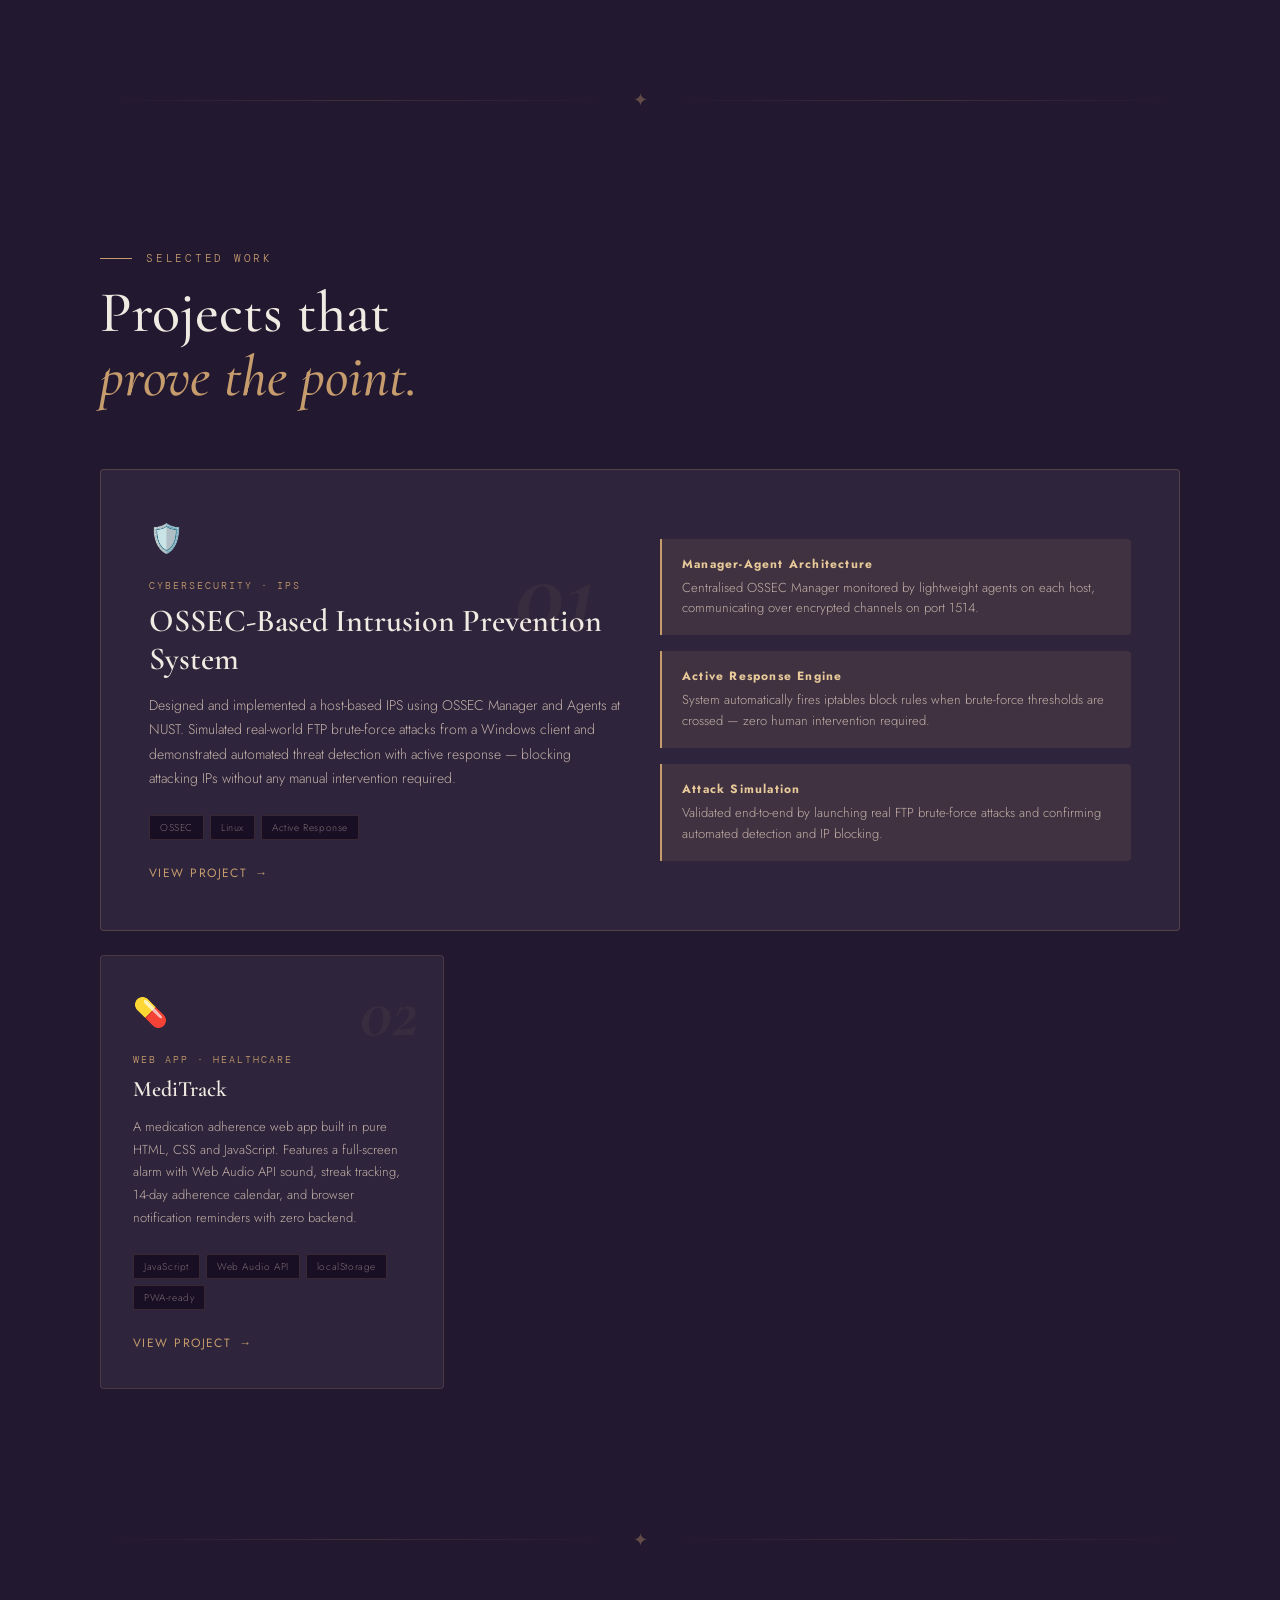
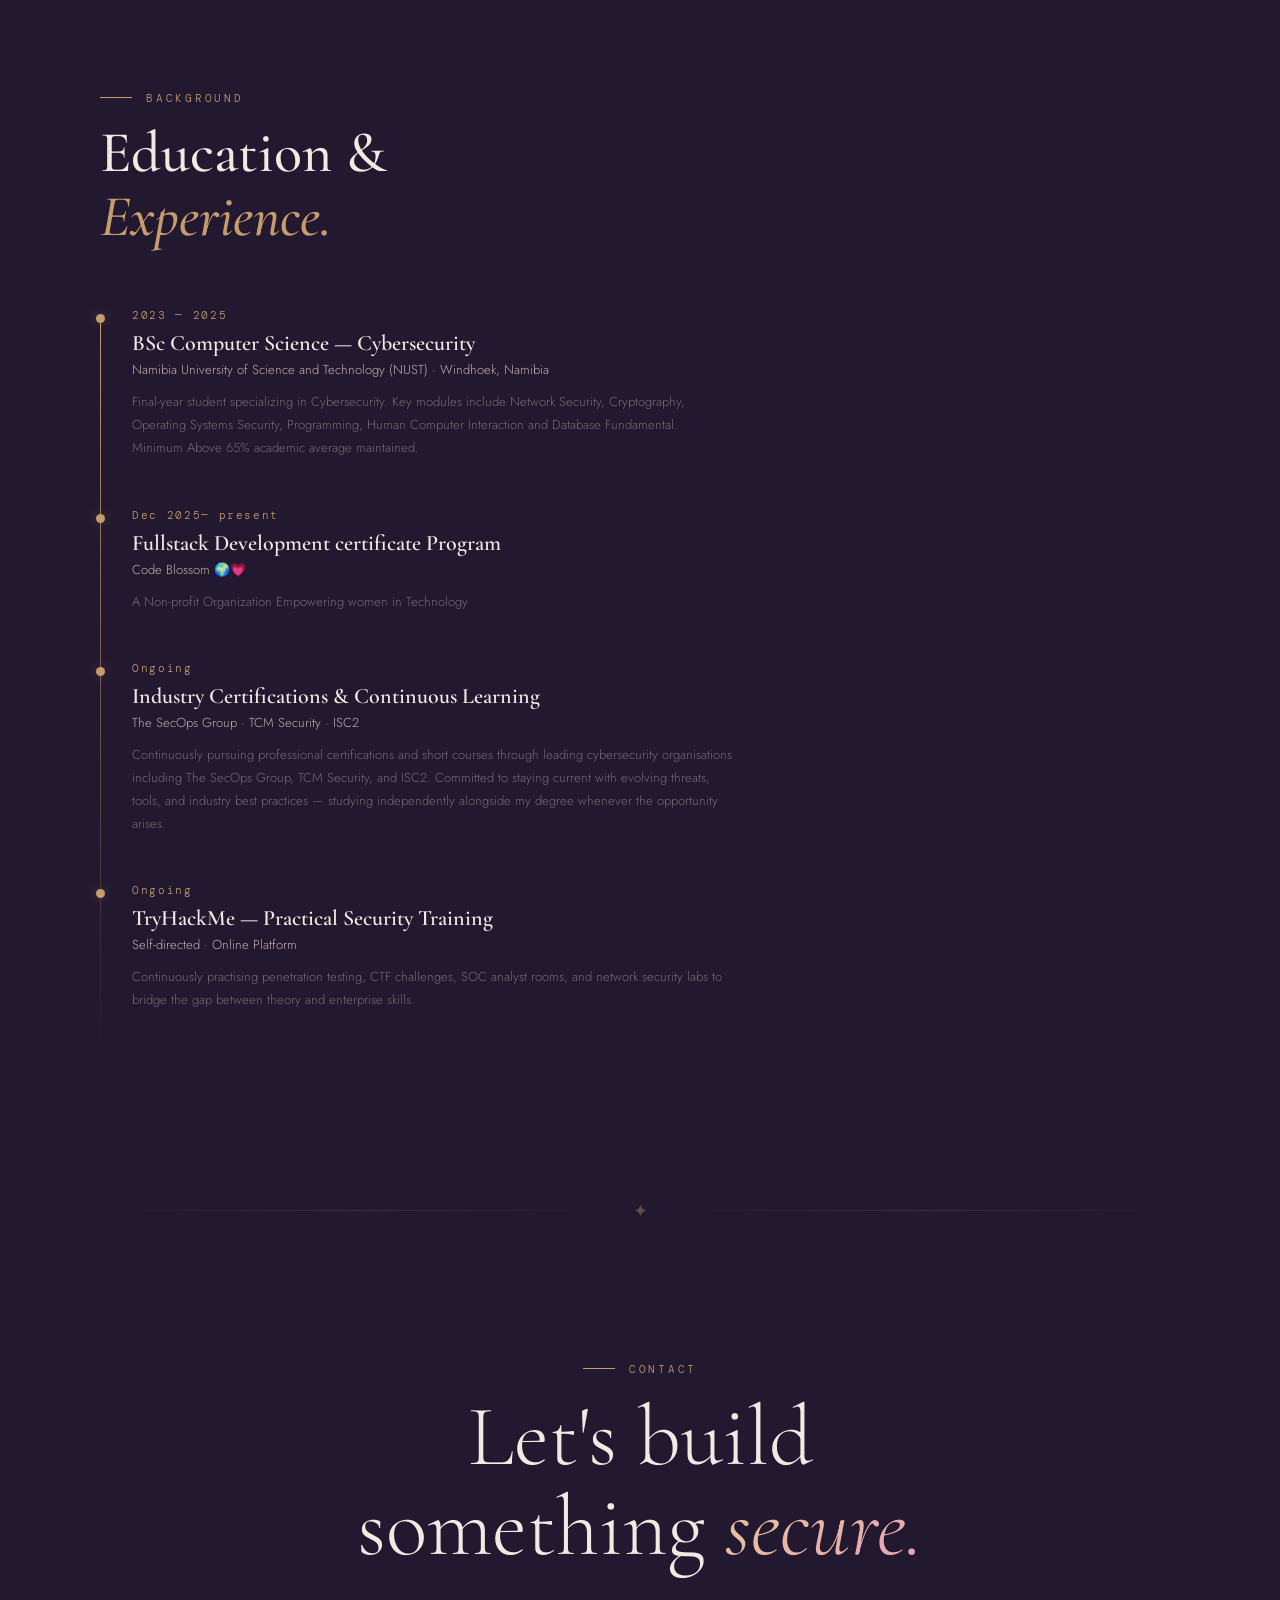
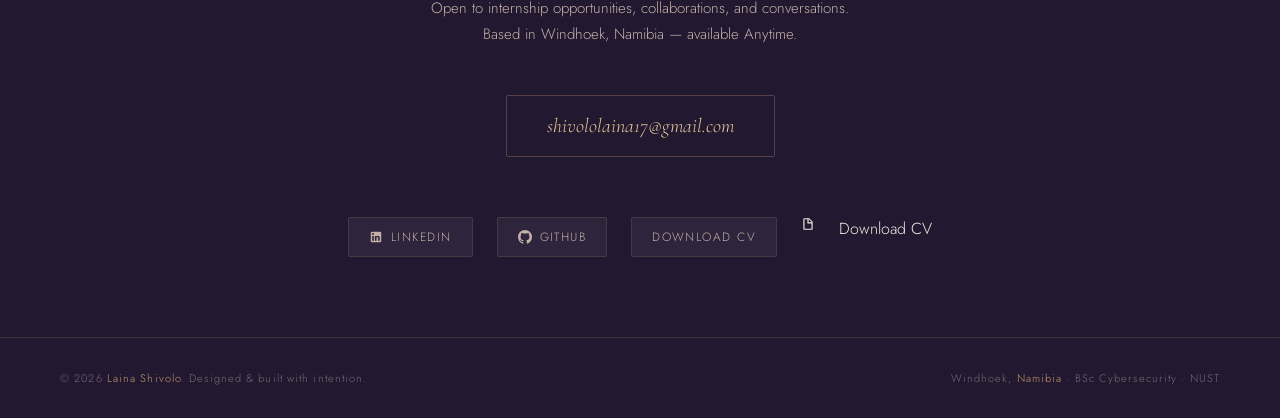
==== commit 509ee926: "Update index.html" ====
--- a/CodeBlossom Portfolio/index.html
+++ b/CodeBlossom Portfolio/index.html
@@ -83,7 +83,7 @@
     <div class="about-visual">
       <div class="about-frame">
         <div class="about-frame-inner">
-          <img src="images/_Coder Girl Kawaii Style Cute_ Sticker for Sale by hchang0803.jfif">LS</div>
+          <img src="images/profile.jpg">LS</div>
         </div>
       </div>
       <div class="about-badge-float float-1">
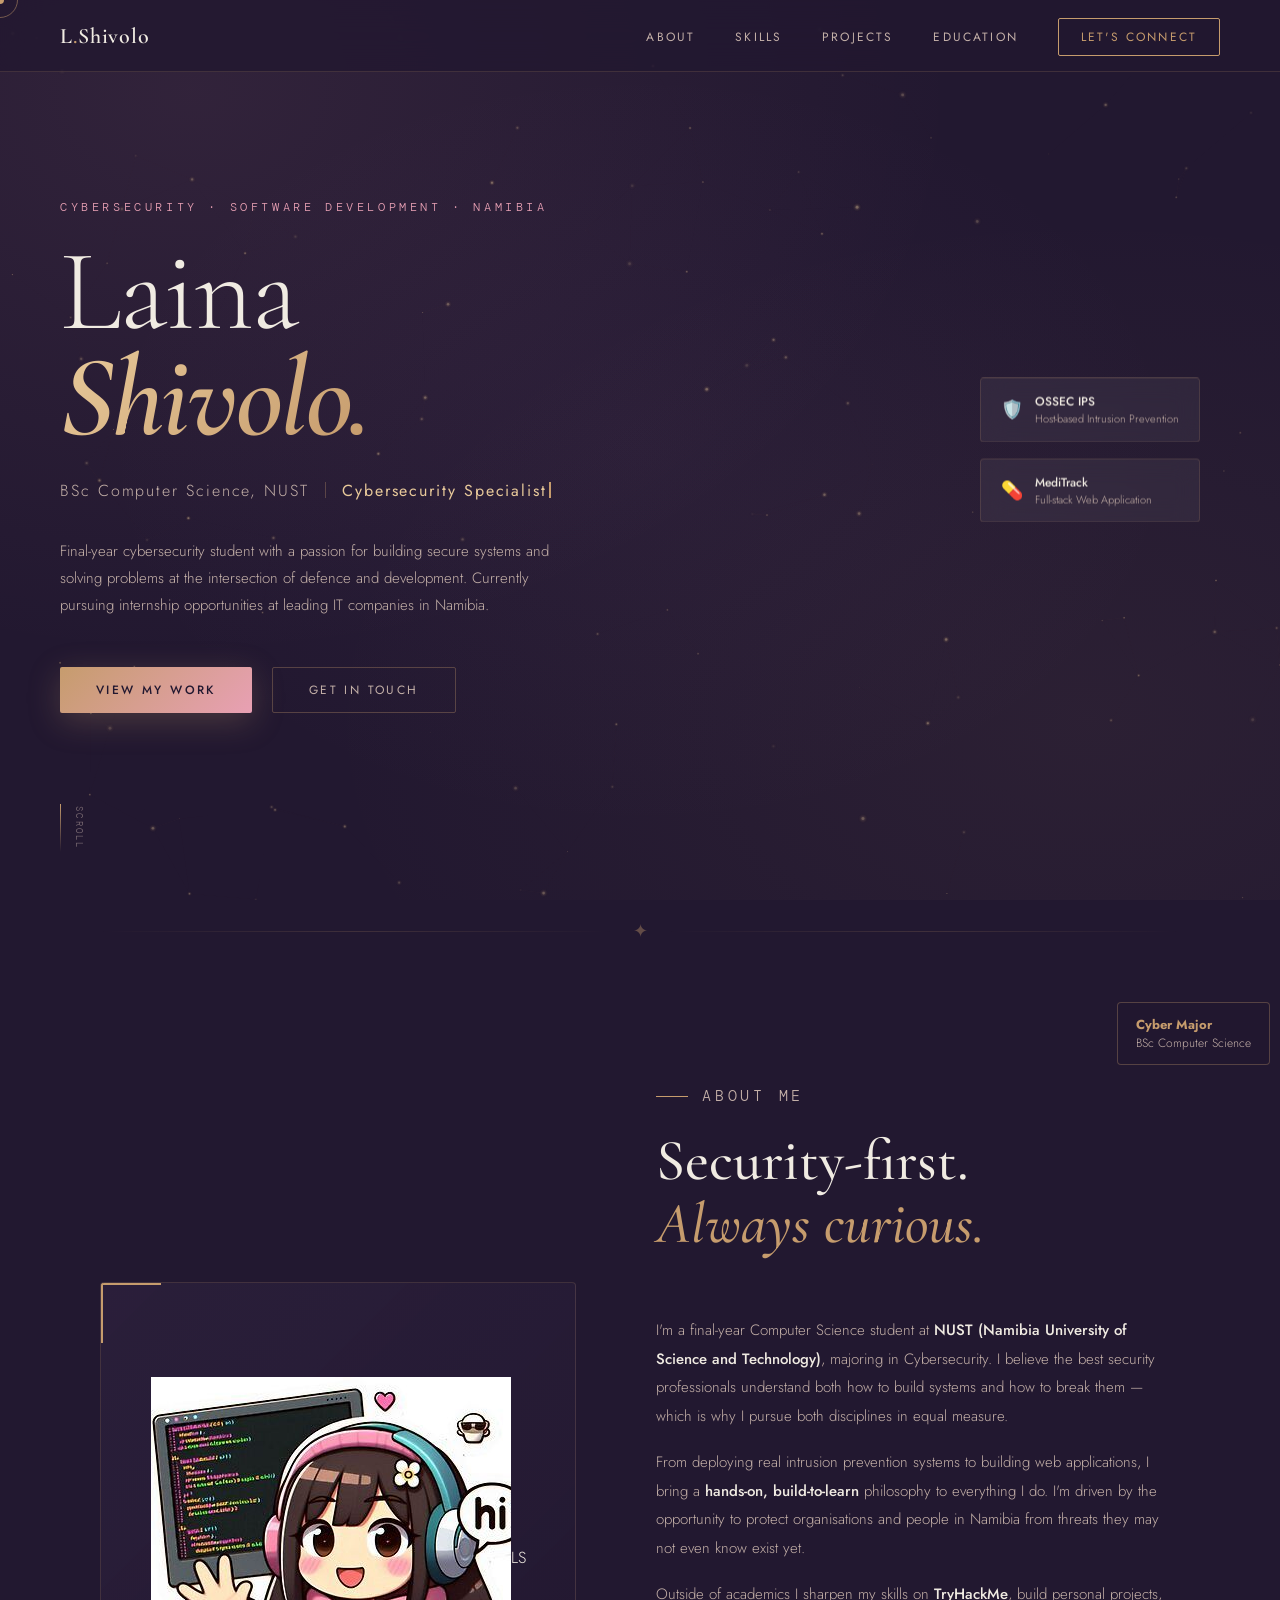
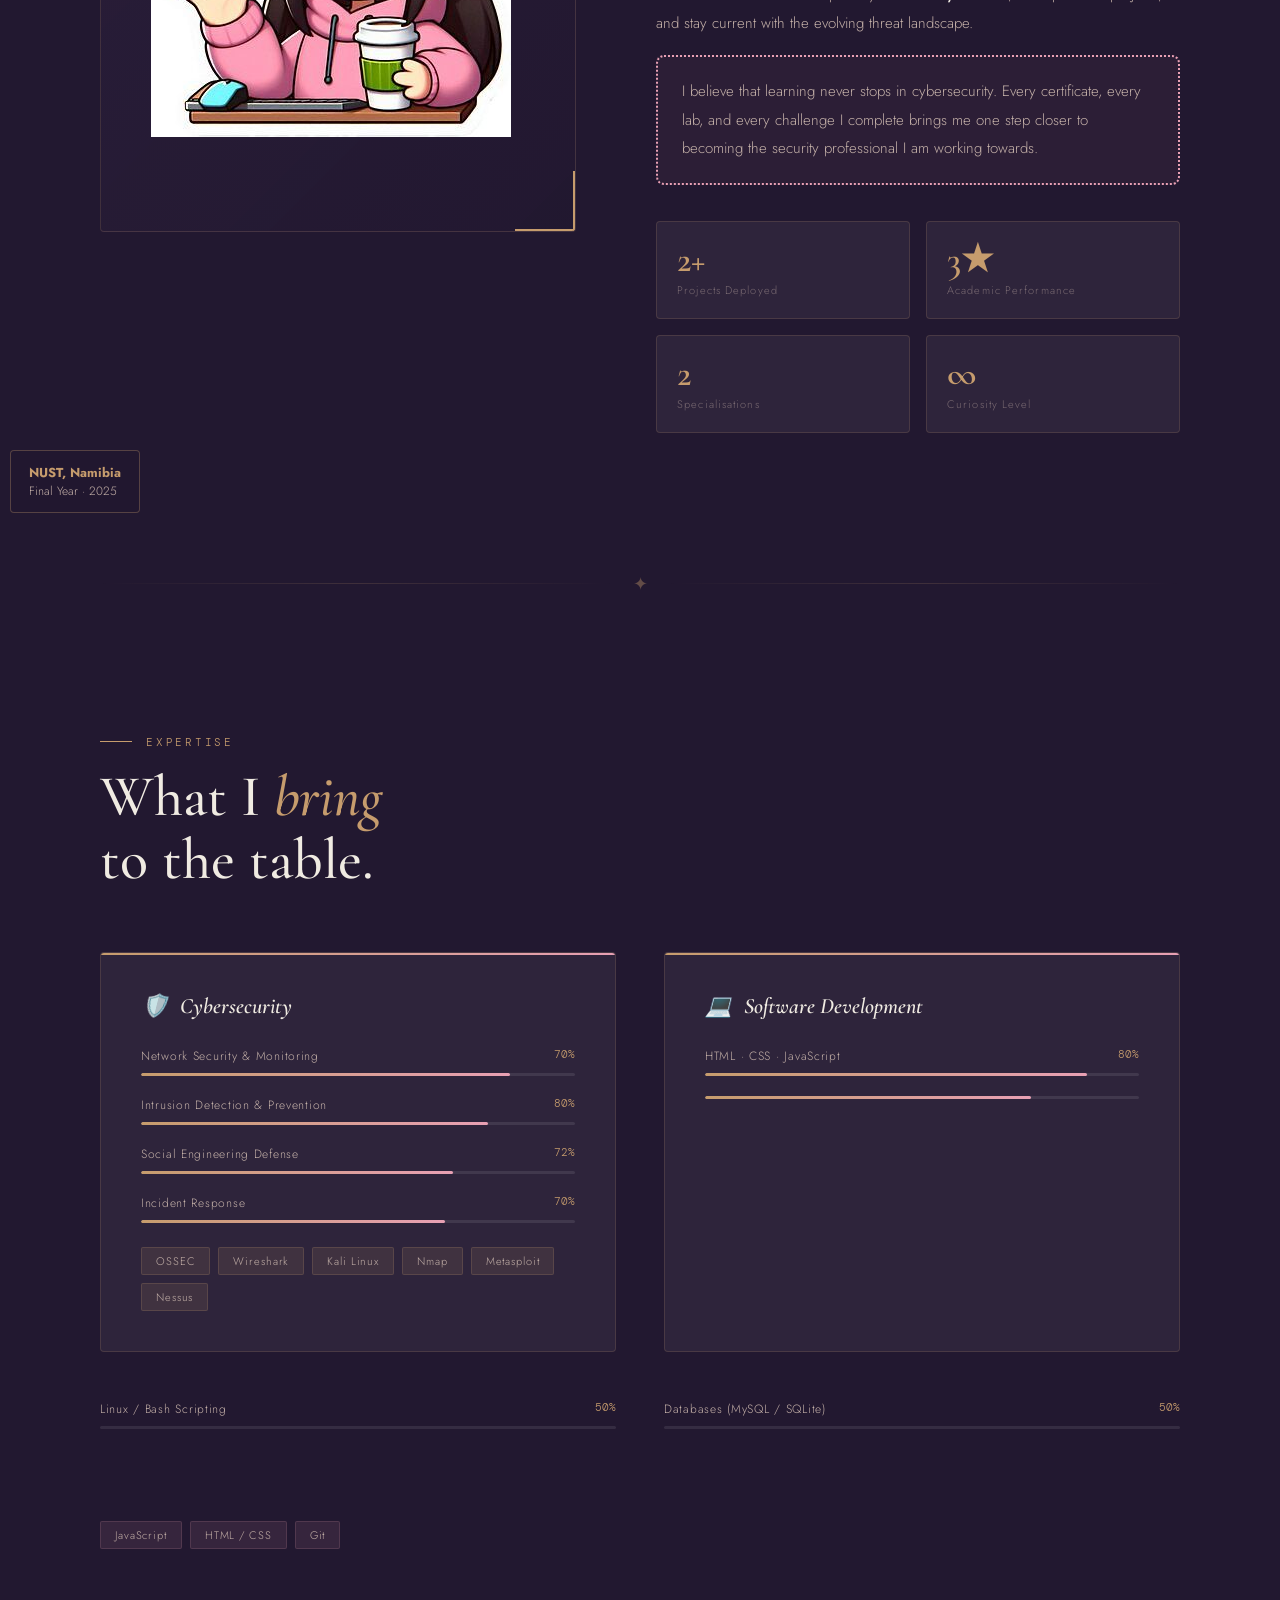
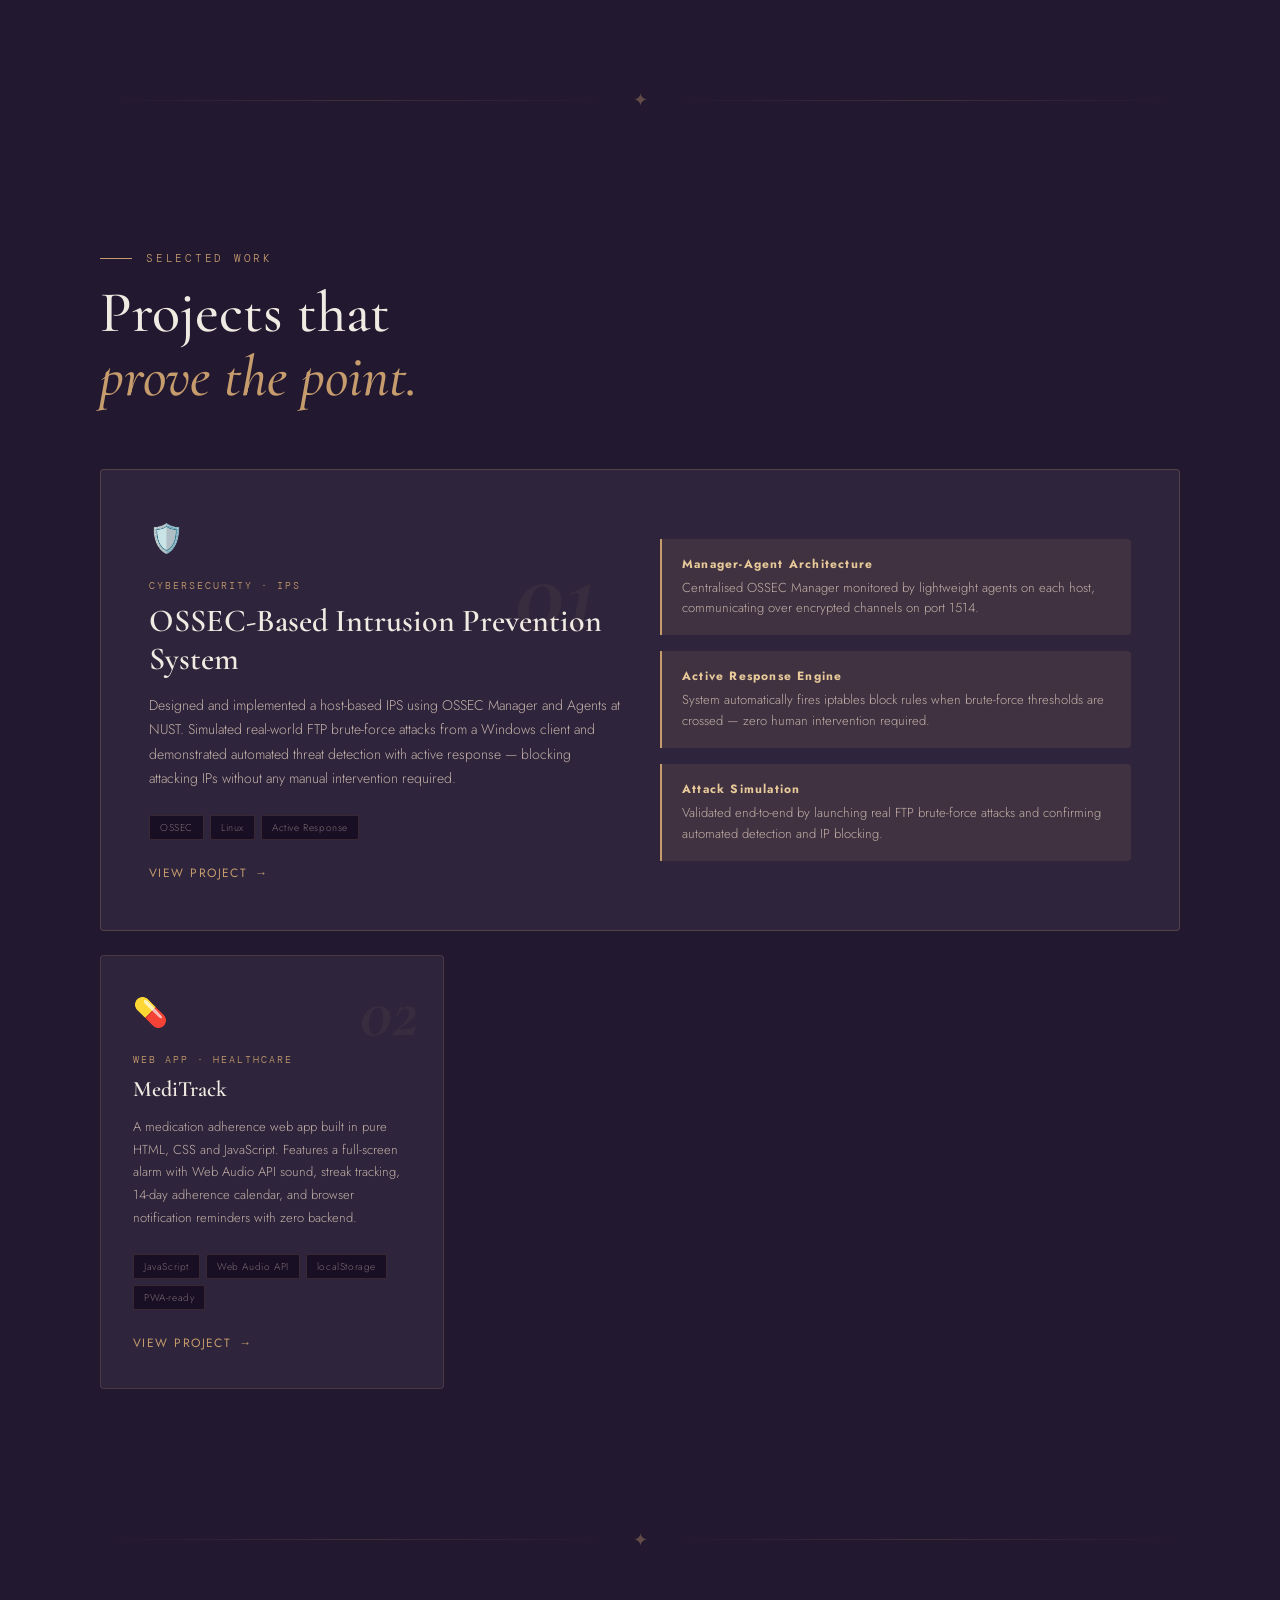
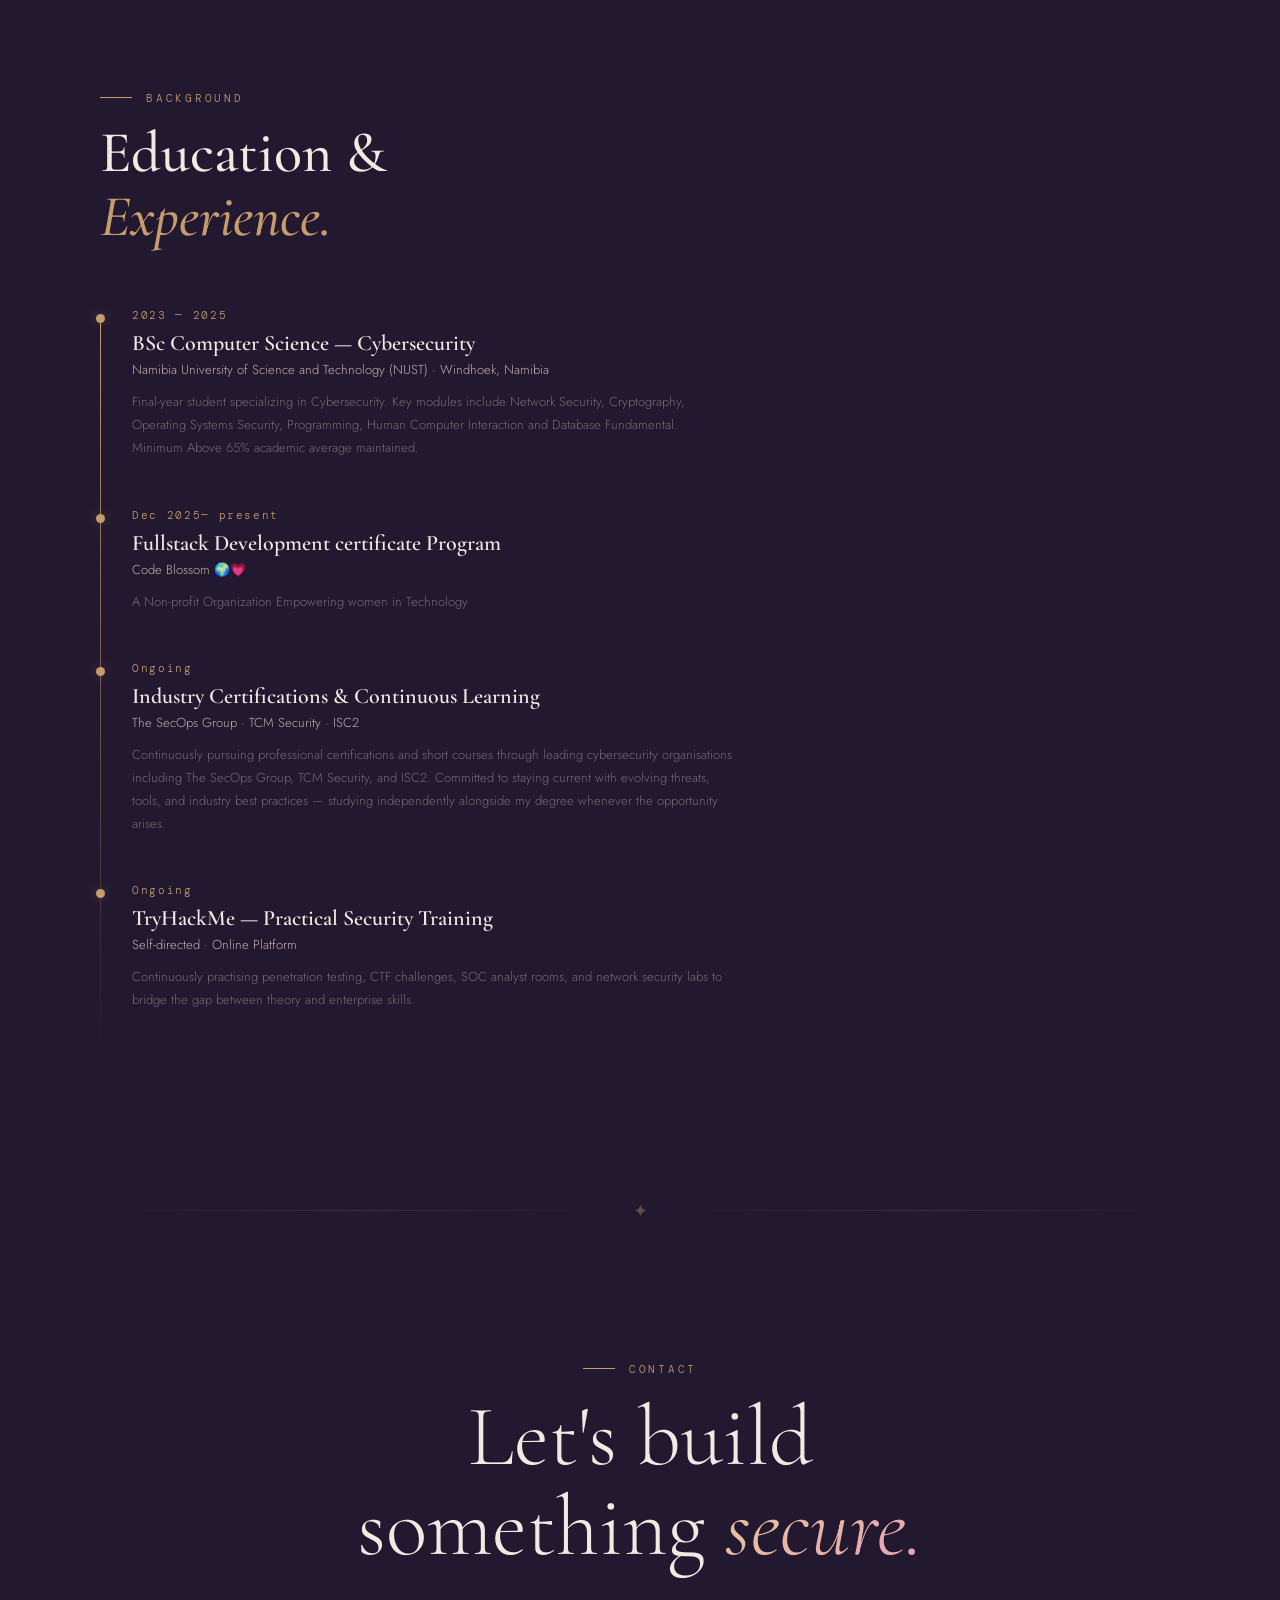
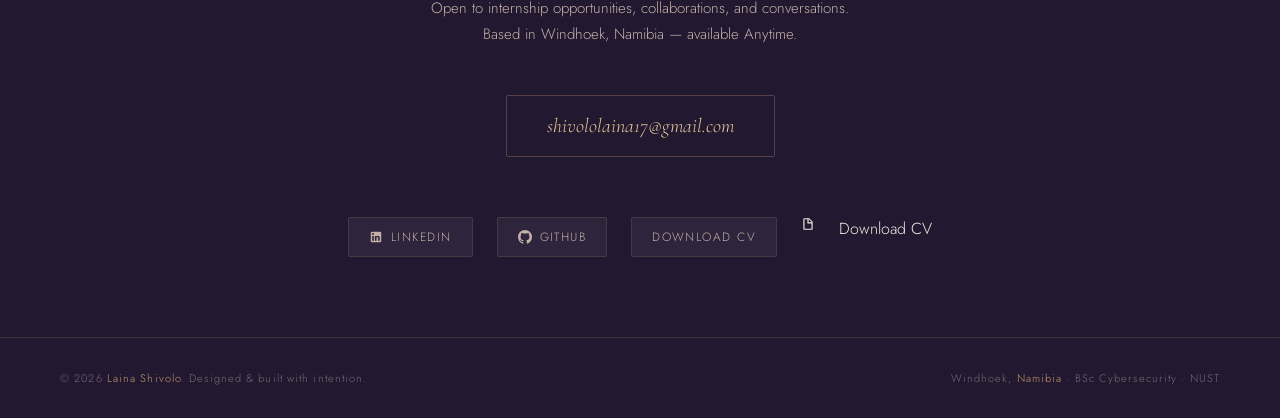
==== commit 5955e8b5: "Update index.html" ====
--- a/CodeBlossom Portfolio/index.html
+++ b/CodeBlossom Portfolio/index.html
@@ -83,7 +83,7 @@
     <div class="about-visual">
       <div class="about-frame">
         <div class="about-frame-inner">
-          <img src="images/profile.jpg">LS</div>
+          <img src="/CodeBlossom Portfolio/images/profile.jpg">LS</div>
         </div>
       </div>
       <div class="about-badge-float float-1">
